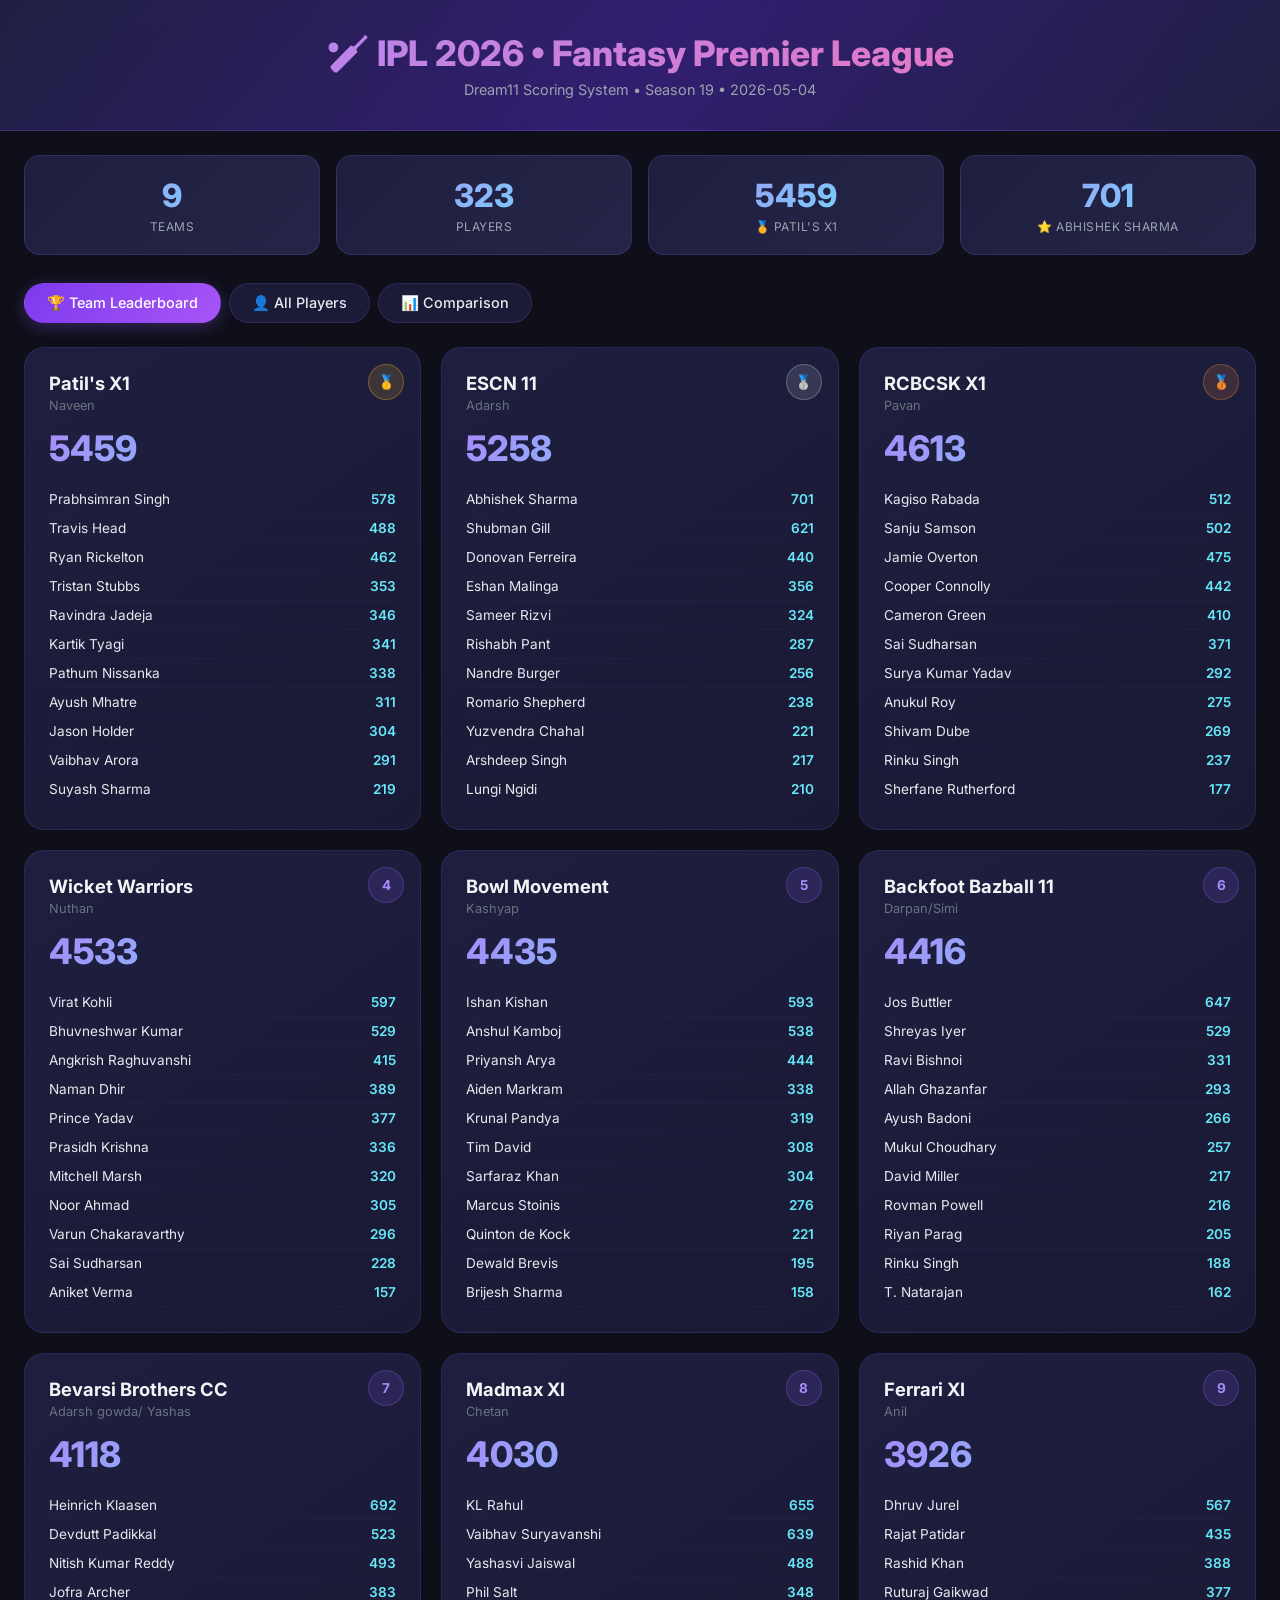
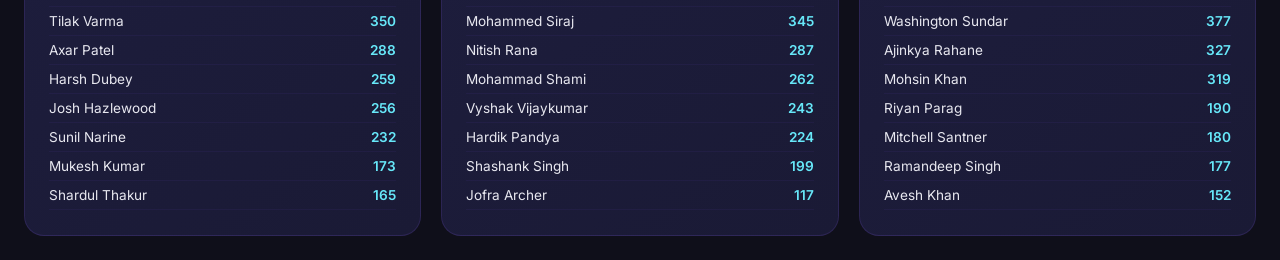
==== docs/index.html @ 1c5a47e5 "Add files via upload" ====
<!DOCTYPE html>
<html lang="en">
<head>
    <meta charset="UTF-8">
    <meta name="viewport" content="width=device-width, initial-scale=1.0">
    <title>IPL 2026 • Fantasy Premier League</title>
    <link rel="preconnect" href="https://fonts.googleapis.com">
    <link href="https://fonts.googleapis.com/css2?family=Inter:wght@300;400;500;600;700;800&display=swap" rel="stylesheet">
    <style>
        * { margin: 0; padding: 0; box-sizing: border-box; }
        body { font-family: 'Inter', sans-serif; background: #0f0f1a; color: #e8e8f0; min-height: 100vh; }

        .header {
            background: linear-gradient(135deg, #1e1e3f 0%, #2d1b69 50%, #1e1e3f 100%);
            padding: 32px 30px;
            text-align: center;
            border-bottom: 1px solid rgba(139, 92, 246, 0.3);
            position: relative;
            overflow: hidden;
        }
        .header::before {
            content: '';
            position: absolute;
            top: -50%; left: -50%; width: 200%; height: 200%;
            background: radial-gradient(circle, rgba(139, 92, 246, 0.05) 0%, transparent 70%);
            animation: pulse 8s ease-in-out infinite;
        }
        @keyframes pulse { 0%,100% { transform: scale(1); } 50% { transform: scale(1.1); } }
        .header h1 { font-size: 2.2rem; font-weight: 800; background: linear-gradient(135deg, #a78bfa, #f472b6); -webkit-background-clip: text; -webkit-text-fill-color: transparent; position: relative; }
        .header p { color: #9ca3af; margin-top: 6px; font-size: 0.9rem; position: relative; }

        .container { max-width: 1440px; margin: 0 auto; padding: 24px; }

        .stats { display: grid; grid-template-columns: repeat(auto-fit, minmax(160px, 1fr)); gap: 16px; margin-bottom: 28px; }
        .stat-box {
            background: linear-gradient(135deg, #1e1e3f, #252547);
            padding: 20px; border-radius: 16px; text-align: center;
            border: 1px solid rgba(139, 92, 246, 0.2);
            transition: transform 0.2s, box-shadow 0.2s;
        }
        .stat-box:hover { transform: translateY(-2px); box-shadow: 0 8px 25px rgba(139, 92, 246, 0.15); }
        .stat-box .val { font-size: 2rem; font-weight: 800; background: linear-gradient(135deg, #a78bfa, #67e8f9); -webkit-background-clip: text; -webkit-text-fill-color: transparent; }
        .stat-box .lbl { font-size: 0.75rem; color: #9ca3af; margin-top: 4px; text-transform: uppercase; letter-spacing: 0.5px; }

        .tabs { display: flex; gap: 8px; margin-bottom: 24px; flex-wrap: wrap; }
        .tab {
            padding: 10px 22px; background: rgba(30, 30, 63, 0.8);
            border: 1px solid rgba(139, 92, 246, 0.2); border-radius: 100px;
            cursor: pointer; transition: all 0.2s; font-size: 0.9rem; font-weight: 500;
        }
        .tab:hover { border-color: rgba(139, 92, 246, 0.5); background: rgba(139, 92, 246, 0.1); }
        .tab.active { background: linear-gradient(135deg, #7c3aed, #a855f7); border-color: transparent; color: #fff; box-shadow: 0 4px 15px rgba(139, 92, 246, 0.3); }

        .panel { display: none; animation: fadeIn 0.3s; }
        .panel.active { display: block; }
        @keyframes fadeIn { from { opacity: 0; transform: translateY(8px); } to { opacity: 1; transform: translateY(0); } }

        .leaderboard { display: grid; grid-template-columns: repeat(auto-fit, minmax(320px, 1fr)); gap: 20px; }
        .team-card {
            background: linear-gradient(145deg, #1e1e3f, #1a1a35);
            border-radius: 20px; padding: 24px;
            border: 1px solid rgba(139, 92, 246, 0.15);
            transition: transform 0.2s, box-shadow 0.2s;
            position: relative; overflow: hidden;
        }
        .team-card:hover { transform: translateY(-3px); box-shadow: 0 12px 40px rgba(139, 92, 246, 0.12); }
        .team-card .rank-badge {
            position: absolute; top: 16px; right: 16px;
            width: 36px; height: 36px; border-radius: 50%;
            display: flex; align-items: center; justify-content: center;
            font-weight: 700; font-size: 0.85rem;
            background: rgba(139, 92, 246, 0.15); color: #a78bfa;
            border: 1px solid rgba(139, 92, 246, 0.3);
        }
        .team-card.gold .rank-badge { background: rgba(251, 191, 36, 0.15); color: #fbbf24; border-color: rgba(251, 191, 36, 0.3); }
        .team-card.silver .rank-badge { background: rgba(209, 213, 219, 0.15); color: #d1d5db; border-color: rgba(209, 213, 219, 0.3); }
        .team-card.bronze .rank-badge { background: rgba(251, 146, 60, 0.15); color: #fb923c; border-color: rgba(251, 146, 60, 0.3); }
        .team-card h3 { font-size: 1.15rem; font-weight: 700; color: #f3f4f6; margin-bottom: 4px; }
        .team-card .owner { color: #6b7280; font-size: 0.8rem; margin-bottom: 14px; }
        .team-card .total { font-size: 2.2rem; font-weight: 800; margin-bottom: 16px; background: linear-gradient(135deg, #a78bfa, #67e8f9); -webkit-background-clip: text; -webkit-text-fill-color: transparent; }
        .team-card .players { max-height: 320px; overflow-y: auto; }
        .team-card .players::-webkit-scrollbar { width: 4px; }
        .team-card .players::-webkit-scrollbar-thumb { background: rgba(139, 92, 246, 0.3); border-radius: 4px; }
        .team-card .player-row { display: flex; justify-content: space-between; padding: 6px 0; border-bottom: 1px solid rgba(139, 92, 246, 0.06); font-size: 0.85rem; }
        .team-card .player-row:last-child { border: none; }
        .team-card .player-row .pts { color: #67e8f9; font-weight: 600; }
        .team-card .player-row .no-pts { color: #4b5563; }

        table { width: 100%; border-collapse: collapse; background: #1e1e3f; border-radius: 16px; overflow: hidden; }
        th, td { padding: 12px 16px; text-align: left; border-bottom: 1px solid rgba(139, 92, 246, 0.1); }
        th { background: rgba(139, 92, 246, 0.1); color: #a78bfa; font-size: 0.8rem; text-transform: uppercase; letter-spacing: 0.5px; cursor: pointer; position: sticky; top: 0; font-weight: 600; }
        th:hover { background: rgba(139, 92, 246, 0.2); }
        td { font-size: 0.88rem; }
        tr:hover td { background: rgba(139, 92, 246, 0.05); }
        .rank { color: #a78bfa; font-weight: 700; }

        .search {
            width: 100%; padding: 14px 20px; border-radius: 100px;
            border: 1px solid rgba(139, 92, 246, 0.2); background: #1e1e3f;
            color: #e8e8f0; font-size: 0.95rem; margin-bottom: 16px;
            transition: border-color 0.2s, box-shadow 0.2s;
        }
        .search:focus { outline: none; border-color: #7c3aed; box-shadow: 0 0 0 3px rgba(139, 92, 246, 0.1); }
        .search::placeholder { color: #6b7280; }

        .bar-chart { display: flex; align-items: flex-end; gap: 12px; height: 260px; padding: 20px 0; }
        .bar-wrapper { flex: 1; display: flex; flex-direction: column; align-items: center; }
        .bar { width: 100%; border-radius: 10px 10px 0 0; transition: height 0.6s cubic-bezier(0.4, 0, 0.2, 1); min-height: 6px; }
        .bar-label { font-size: 0.7rem; color: #9ca3af; margin-top: 10px; text-align: center; writing-mode: vertical-rl; transform: rotate(180deg); max-height: 90px; overflow: hidden; }
        .bar-val { font-size: 0.8rem; color: #a78bfa; margin-bottom: 6px; font-weight: 600; }

        @media (max-width: 768px) {
            .header h1 { font-size: 1.5rem; }
            .leaderboard { grid-template-columns: 1fr; }
        }
    </style>
</head>
<body>
    <div class="header">
        <h1>🏏 IPL 2026 • Fantasy Premier League</h1>
        <p>Dream11 Scoring System • Season 19 • <span id="updated"></span></p>
    </div>
    <div class="container">
        <div class="stats" id="summary-stats"></div>
        <div class="tabs">
            <div class="tab active" data-tab="teams">🏆 Team Leaderboard</div>
            <div class="tab" data-tab="players">👤 All Players</div>
            <div class="tab" data-tab="chart">📊 Comparison</div>
        </div>
        <div class="panel active" id="panel-teams">
            <div class="leaderboard" id="leaderboard"></div>
        </div>
        <div class="panel" id="panel-players">
            <input class="search" id="player-search" placeholder="🔍 Search player or team..." />
            <div style="overflow-x:auto; border-radius: 16px;">
                <table id="player-table">
                    <thead><tr><th>#</th><th>Player</th><th>Team</th><th>Points</th><th>Matches</th><th>Avg Pts</th><th>Runs</th><th>Wickets</th><th>Catches</th></tr></thead>
                    <tbody></tbody>
                </table>
            </div>
        </div>
        <div class="panel" id="panel-chart">
            <h3 style="margin-bottom:16px; color:#a78bfa; font-weight: 600;">Total Points by Team</h3>
            <div class="bar-chart" id="bar-chart"></div>
        </div>
    </div>
    <script>
    let TEAMS = [], PLAYERS = [];
    const COLORS = ['#7c3aed','#a855f7','#ec4899','#f43f5e','#f97316','#eab308','#22c55e','#06b6d4','#3b82f6'];

    async function loadData() {
        const resp = await fetch('data.json');
        const data = await resp.json();
        TEAMS = data.teams;
        PLAYERS = data.players;
        document.getElementById('updated').textContent = data.updated || 'N/A';
        render();
    }

    function render() {
        const sorted = [...TEAMS].sort((a, b) => b.totalPoints - a.totalPoints);
        const topTeam = sorted[0];
        const topPlayer = PLAYERS.length > 0 ? PLAYERS.reduce((a, b) => (a.totalPoints||0) > (b.totalPoints||0) ? a : b) : null;
        document.getElementById('summary-stats').innerHTML = `
            <div class="stat-box"><div class="val">${TEAMS.length}</div><div class="lbl">Teams</div></div>
            <div class="stat-box"><div class="val">${PLAYERS.length}</div><div class="lbl">Players</div></div>
            <div class="stat-box"><div class="val">${topTeam ? topTeam.totalPoints : '-'}</div><div class="lbl">🥇 ${topTeam ? topTeam.name : ''}</div></div>
            <div class="stat-box"><div class="val">${topPlayer ? topPlayer.totalPoints : '-'}</div><div class="lbl">⭐ ${topPlayer ? topPlayer.name : ''}</div></div>
        `;
        renderTeams(); renderPlayers(); renderChart();
    }

    function renderTeams() {
        const sorted = [...TEAMS].sort((a, b) => b.totalPoints - a.totalPoints);
        document.getElementById('leaderboard').innerHTML = sorted.map((t, i) => {
            const cls = i === 0 ? 'gold' : i === 1 ? 'silver' : i === 2 ? 'bronze' : '';
            const badge = i === 0 ? '🥇' : i === 1 ? '🥈' : i === 2 ? '🥉' : (i+1);
            return `
            <div class="team-card ${cls}">
                <div class="rank-badge">${badge}</div>
                <h3>${t.name}</h3>
                <div class="owner">${t.owner}</div>
                <div class="total">${t.totalPoints}</div>
                <div class="players">
                    ${t.players.sort((a,b) => (b.points||0) - (a.points||0)).map(p => `
                        <div class="player-row">
                            <span>${p.name}</span>
                            <span class="${p.points ? 'pts' : 'no-pts'}">${p.points || '-'}</span>
                        </div>
                    `).join('')}
                </div>
            </div>`;
        }).join('');
    }

    let sortCol = 3, sortAsc = false;
    function renderPlayers(filter = '') {
        const tbody = document.querySelector('#player-table tbody');
        let list = PLAYERS;
        if (filter) list = list.filter(p => p.name.toLowerCase().includes(filter.toLowerCase()) || p.team.toLowerCase().includes(filter.toLowerCase()));
        list = [...list].sort((a, b) => {
            const keys = ['name','name','team','totalPoints','matches','avgPoints','runs','wickets','catches'];
            let va = a[keys[sortCol]] ?? 0, vb = b[keys[sortCol]] ?? 0;
            if (typeof va === 'string') return sortAsc ? va.localeCompare(vb) : vb.localeCompare(va);
            return sortAsc ? va - vb : vb - va;
        });
        tbody.innerHTML = list.map((p, i) => `
            <tr><td class="rank">${i+1}</td><td>${p.name}</td><td>${p.team}</td><td><b>${p.totalPoints || '-'}</b></td><td>${p.matches || '-'}</td><td>${p.avgPoints || '-'}</td><td>${p.runs || '-'}</td><td>${p.wickets || '-'}</td><td>${p.catches || '-'}</td></tr>
        `).join('');
    }

    function renderChart() {
        const sorted = [...TEAMS].sort((a, b) => b.totalPoints - a.totalPoints);
        const max = sorted[0]?.totalPoints || 1;
        document.getElementById('bar-chart').innerHTML = sorted.map((t, i) => `
            <div class="bar-wrapper">
                <div class="bar-val">${t.totalPoints}</div>
                <div class="bar" style="height:${(t.totalPoints / max) * 200}px; background: linear-gradient(to top, ${COLORS[i%COLORS.length]}88, ${COLORS[i%COLORS.length]});"></div>
                <div class="bar-label">${t.name}</div>
            </div>
        `).join('');
    }

    document.querySelectorAll('.tab').forEach(tab => {
        tab.addEventListener('click', () => {
            document.querySelectorAll('.tab').forEach(t => t.classList.remove('active'));
            document.querySelectorAll('.panel').forEach(p => p.classList.remove('active'));
            tab.classList.add('active');
            document.getElementById('panel-' + tab.dataset.tab).classList.add('active');
        });
    });
    document.getElementById('player-search').addEventListener('input', e => renderPlayers(e.target.value));
    document.querySelectorAll('#player-table th').forEach((th, i) => {
        th.addEventListener('click', () => {
            if (sortCol === i) sortAsc = !sortAsc; else { sortCol = i; sortAsc = false; }
            renderPlayers(document.getElementById('player-search').value);
        });
    });
    loadData();
    </script>
</body>
</html>
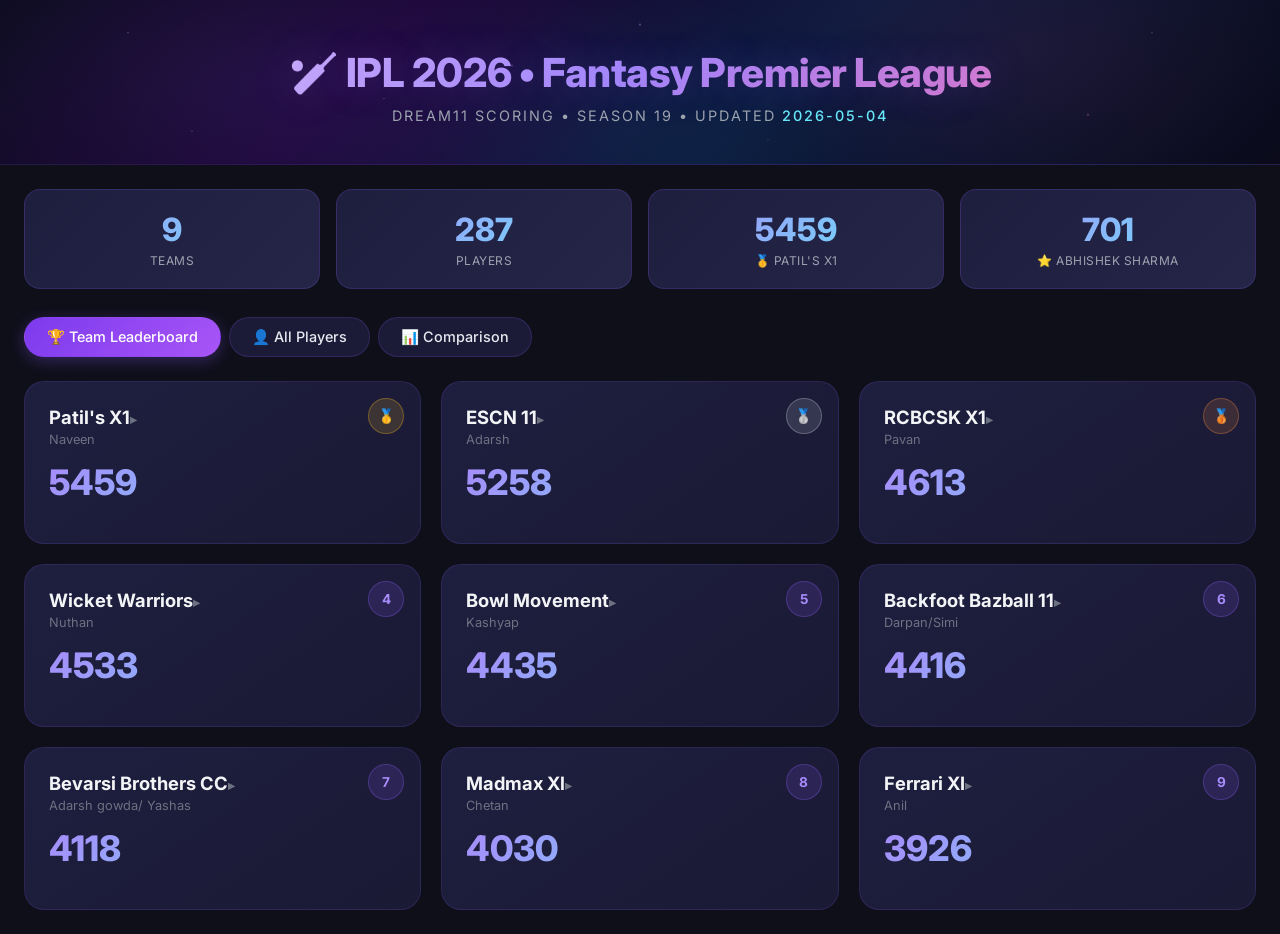
==== commit 29beecb0: "Add files via upload" ====
--- a/docs/index.html
+++ b/docs/index.html
@@ -11,23 +11,74 @@
         body { font-family: 'Inter', sans-serif; background: #0f0f1a; color: #e8e8f0; min-height: 100vh; }
 
         .header {
-            background: linear-gradient(135deg, #1e1e3f 0%, #2d1b69 50%, #1e1e3f 100%);
-            padding: 32px 30px;
+            background: linear-gradient(135deg, #0a0a1a 0%, #1a0533 30%, #0d1b3e 60%, #0a0a1a 100%);
+            padding: 48px 30px 40px;
             text-align: center;
-            border-bottom: 1px solid rgba(139, 92, 246, 0.3);
             position: relative;
             overflow: hidden;
+            border-bottom: 1px solid rgba(139, 92, 246, 0.2);
         }
         .header::before {
             content: '';
             position: absolute;
-            top: -50%; left: -50%; width: 200%; height: 200%;
-            background: radial-gradient(circle, rgba(139, 92, 246, 0.05) 0%, transparent 70%);
-            animation: pulse 8s ease-in-out infinite;
-        }
-        @keyframes pulse { 0%,100% { transform: scale(1); } 50% { transform: scale(1.1); } }
-        .header h1 { font-size: 2.2rem; font-weight: 800; background: linear-gradient(135deg, #a78bfa, #f472b6); -webkit-background-clip: text; -webkit-text-fill-color: transparent; position: relative; }
-        .header p { color: #9ca3af; margin-top: 6px; font-size: 0.9rem; position: relative; }
+            top: 0; left: 0; right: 0; bottom: 0;
+            background:
+                radial-gradient(ellipse 600px 300px at 20% 50%, rgba(139, 92, 246, 0.12) 0%, transparent 70%),
+                radial-gradient(ellipse 400px 250px at 80% 30%, rgba(236, 72, 153, 0.08) 0%, transparent 70%),
+                radial-gradient(ellipse 300px 200px at 50% 80%, rgba(6, 182, 212, 0.06) 0%, transparent 70%);
+            animation: headerGlow 6s ease-in-out infinite alternate;
+        }
+        .header::after {
+            content: '';
+            position: absolute;
+            top: 0; left: 0; right: 0; bottom: 0;
+            background-image:
+                radial-gradient(1px 1px at 10% 20%, rgba(255,255,255,0.4), transparent),
+                radial-gradient(1px 1px at 30% 60%, rgba(255,255,255,0.3), transparent),
+                radial-gradient(1.5px 1.5px at 50% 15%, rgba(167,139,250,0.6), transparent),
+                radial-gradient(1px 1px at 70% 45%, rgba(255,255,255,0.3), transparent),
+                radial-gradient(1.5px 1.5px at 85% 70%, rgba(244,114,182,0.5), transparent),
+                radial-gradient(1px 1px at 15% 80%, rgba(103,232,249,0.4), transparent),
+                radial-gradient(1px 1px at 90% 20%, rgba(255,255,255,0.3), transparent),
+                radial-gradient(1.5px 1.5px at 40% 40%, rgba(167,139,250,0.4), transparent),
+                radial-gradient(1px 1px at 60% 85%, rgba(255,255,255,0.2), transparent),
+                radial-gradient(1px 1px at 25% 35%, rgba(244,114,182,0.3), transparent);
+            animation: twinkle 4s ease-in-out infinite alternate;
+        }
+        @keyframes headerGlow {
+            0% { opacity: 0.8; transform: scale(1); }
+            100% { opacity: 1; transform: scale(1.02); }
+        }
+        @keyframes twinkle {
+            0% { opacity: 0.5; }
+            100% { opacity: 1; }
+        }
+        .header h1 {
+            font-size: 2.5rem;
+            font-weight: 800;
+            position: relative;
+            background: linear-gradient(135deg, #e0c3fc 0%, #a78bfa 25%, #f472b6 50%, #67e8f9 75%, #a78bfa 100%);
+            background-size: 200% auto;
+            -webkit-background-clip: text;
+            -webkit-text-fill-color: transparent;
+            animation: shimmer 4s linear infinite;
+            text-shadow: 0 0 40px rgba(139, 92, 246, 0.3);
+            letter-spacing: -0.5px;
+        }
+        @keyframes shimmer {
+            0% { background-position: 0% center; }
+            100% { background-position: 200% center; }
+        }
+        .header .subtitle {
+            color: #9ca3af;
+            margin-top: 10px;
+            font-size: 0.9rem;
+            position: relative;
+            letter-spacing: 2px;
+            text-transform: uppercase;
+            font-weight: 400;
+        }
+        .header .subtitle span { color: #67e8f9; font-weight: 500; }
 
         .container { max-width: 1440px; margin: 0 auto; padding: 24px; }
 
@@ -75,10 +126,13 @@
         .team-card.gold .rank-badge { background: rgba(251, 191, 36, 0.15); color: #fbbf24; border-color: rgba(251, 191, 36, 0.3); }
         .team-card.silver .rank-badge { background: rgba(209, 213, 219, 0.15); color: #d1d5db; border-color: rgba(209, 213, 219, 0.3); }
         .team-card.bronze .rank-badge { background: rgba(251, 146, 60, 0.15); color: #fb923c; border-color: rgba(251, 146, 60, 0.3); }
-        .team-card h3 { font-size: 1.15rem; font-weight: 700; color: #f3f4f6; margin-bottom: 4px; }
+        .team-card h3 { font-size: 1.15rem; font-weight: 700; color: #f3f4f6; margin-bottom: 4px; cursor: pointer; user-select: none; }
+        .team-card h3::after { content: ' ▸'; font-size: 0.8rem; color: #6b7280; transition: transform 0.3s; display: inline-block; }
+        .team-card.expanded h3::after { transform: rotate(90deg); }
         .team-card .owner { color: #6b7280; font-size: 0.8rem; margin-bottom: 14px; }
         .team-card .total { font-size: 2.2rem; font-weight: 800; margin-bottom: 16px; background: linear-gradient(135deg, #a78bfa, #67e8f9); -webkit-background-clip: text; -webkit-text-fill-color: transparent; }
-        .team-card .players { max-height: 320px; overflow-y: auto; }
+        .team-card .players { max-height: 0; overflow: hidden; transition: max-height 0.4s ease; }
+        .team-card.expanded .players { max-height: 600px; overflow-y: auto; }
         .team-card .players::-webkit-scrollbar { width: 4px; }
         .team-card .players::-webkit-scrollbar-thumb { background: rgba(139, 92, 246, 0.3); border-radius: 4px; }
         .team-card .player-row { display: flex; justify-content: space-between; padding: 6px 0; border-bottom: 1px solid rgba(139, 92, 246, 0.06); font-size: 0.85rem; }
@@ -118,7 +172,7 @@
 <body>
     <div class="header">
         <h1>🏏 IPL 2026 • Fantasy Premier League</h1>
-        <p>Dream11 Scoring System • Season 19 • <span id="updated"></span></p>
+        <p class="subtitle">Dream11 Scoring • Season 19 • Updated <span id="updated"></span></p>
     </div>
     <div class="container">
         <div class="stats" id="summary-stats"></div>
@@ -230,6 +284,13 @@
         });
     });
     document.getElementById('player-search').addEventListener('input', e => renderPlayers(e.target.value));
+    document.getElementById('leaderboard').addEventListener('click', e => {
+        const card = e.target.closest('.team-card');
+        if (!card) return;
+        // Don't toggle if clicking inside the expanded players list
+        if (e.target.closest('.players')) return;
+        card.classList.toggle('expanded');
+    });
     document.querySelectorAll('#player-table th').forEach((th, i) => {
         th.addEventListener('click', () => {
             if (sortCol === i) sortAsc = !sortAsc; else { sortCol = i; sortAsc = false; }
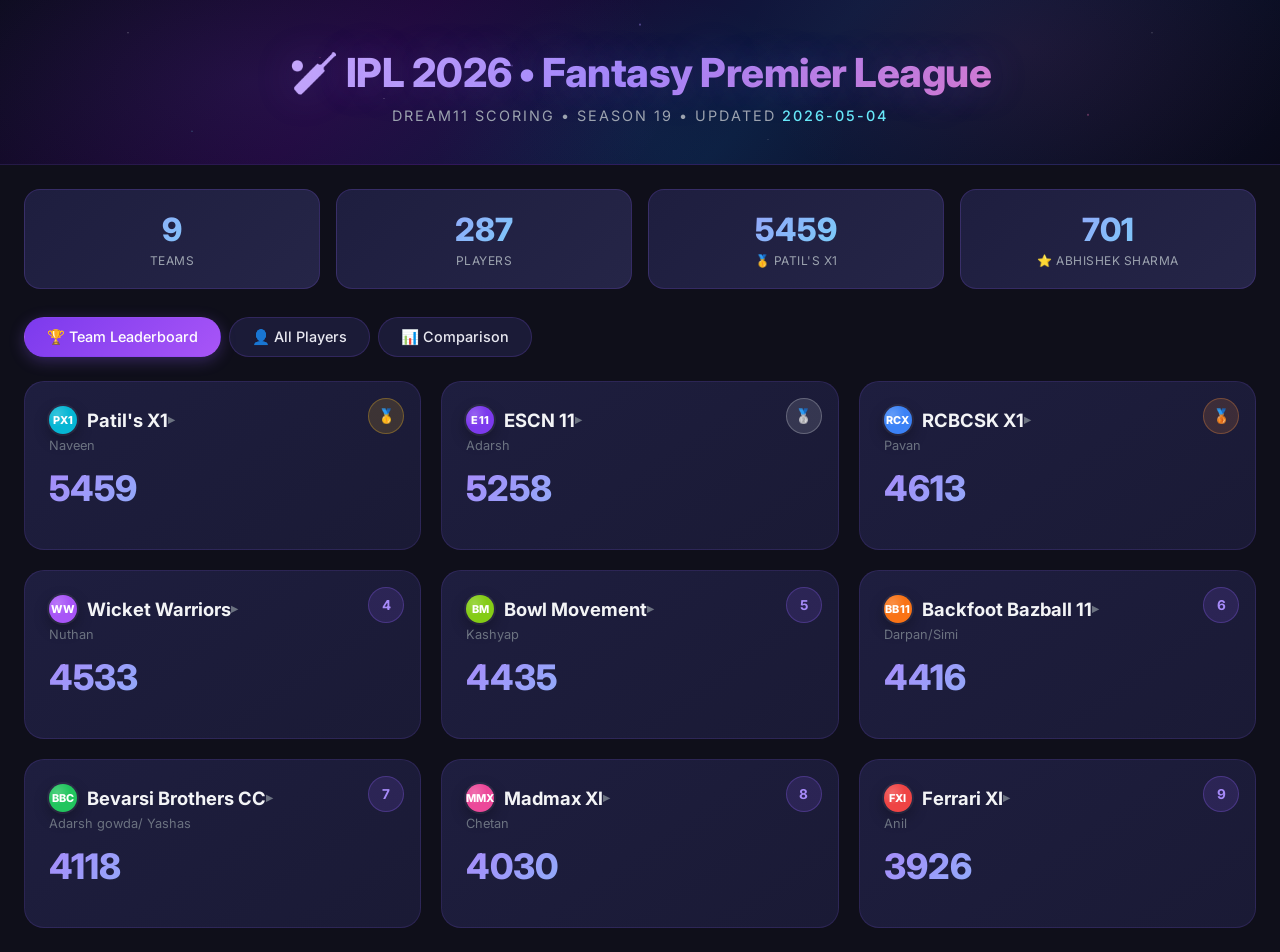
==== commit 4e2846f6: "Add files via upload" ====
--- a/docs/index.html
+++ b/docs/index.html
@@ -127,6 +127,16 @@
         .team-card.silver .rank-badge { background: rgba(209, 213, 219, 0.15); color: #d1d5db; border-color: rgba(209, 213, 219, 0.3); }
         .team-card.bronze .rank-badge { background: rgba(251, 146, 60, 0.15); color: #fb923c; border-color: rgba(251, 146, 60, 0.3); }
         .team-card h3 { font-size: 1.15rem; font-weight: 700; color: #f3f4f6; margin-bottom: 4px; cursor: pointer; user-select: none; }
+        .team-title { display: inline-flex; align-items: center; gap: 10px; }
+        .team-logo {
+            width: 28px; height: 28px; border-radius: 50%;
+            display: inline-flex; align-items: center; justify-content: center;
+            font-size: 0.68rem; font-weight: 800; letter-spacing: 0.3px;
+            color: #ffffff;
+            background: radial-gradient(circle at 30% 30%, #ffffff33, transparent 45%), var(--logo, #64748b);
+            box-shadow: 0 0 0 2px #ffffff10, 0 6px 16px #00000055;
+            flex: 0 0 auto;
+        }
         .team-card h3::after { content: ' ▸'; font-size: 0.8rem; color: #6b7280; transition: transform 0.3s; display: inline-block; }
         .team-card.expanded h3::after { transform: rotate(90deg); }
         .team-card .owner { color: #6b7280; font-size: 0.8rem; margin-bottom: 14px; }
@@ -147,6 +157,9 @@
         td { font-size: 0.88rem; }
         tr:hover td { background: rgba(139, 92, 246, 0.05); }
         .rank { color: #a78bfa; font-weight: 700; }
+        .team-cell { display: flex; align-items: center; gap: 8px; }
+        .team-cell .team-logo { width: 22px; height: 22px; font-size: 0.58rem; }
+        .team-cell-name { white-space: nowrap; }
 
         .search {
             width: 100%; padding: 14px 20px; border-radius: 100px;
@@ -157,16 +170,139 @@
         .search:focus { outline: none; border-color: #7c3aed; box-shadow: 0 0 0 3px rgba(139, 92, 246, 0.1); }
         .search::placeholder { color: #6b7280; }
 
-        .bar-chart { display: flex; align-items: flex-end; gap: 12px; height: 260px; padding: 20px 0; }
-        .bar-wrapper { flex: 1; display: flex; flex-direction: column; align-items: center; }
-        .bar { width: 100%; border-radius: 10px 10px 0 0; transition: height 0.6s cubic-bezier(0.4, 0, 0.2, 1); min-height: 6px; }
-        .bar-label { font-size: 0.7rem; color: #9ca3af; margin-top: 10px; text-align: center; writing-mode: vertical-rl; transform: rotate(180deg); max-height: 90px; overflow: hidden; }
-        .bar-val { font-size: 0.8rem; color: #a78bfa; margin-bottom: 6px; font-weight: 600; }
-
-        @media (max-width: 768px) {
-            .header h1 { font-size: 1.5rem; }
-            .leaderboard { grid-template-columns: 1fr; }
-        }
+        .comparison-wrap { display: grid; gap: 16px; }
+        .metric-switcher {
+            display: flex;
+            flex-wrap: wrap;
+            gap: 8px;
+            margin-bottom: 4px;
+        }
+        .metric-btn {
+            border: 1px solid rgba(139, 92, 246, 0.28);
+            background: #ffffff08;
+            color: #c4b5fd;
+            border-radius: 999px;
+            padding: 7px 12px;
+            font-size: 0.78rem;
+            font-weight: 600;
+            cursor: pointer;
+            transition: all 0.2s ease;
+        }
+        .metric-btn:hover {
+            border-color: rgba(139, 92, 246, 0.5);
+            background: #ffffff12;
+        }
+        .metric-btn.active {
+            color: #ffffff;
+            background: linear-gradient(135deg, #7c3aed, #a855f7);
+            border-color: transparent;
+            box-shadow: 0 4px 14px rgba(124, 58, 237, 0.35);
+        }
+        .podium {
+            display: grid;
+            grid-template-columns: repeat(3, minmax(0, 1fr));
+            gap: 12px;
+        }
+        .podium-card {
+            background: linear-gradient(145deg, #1b1b39, #171730);
+            border: 1px solid rgba(139, 92, 246, 0.22);
+            border-radius: 14px;
+            padding: 12px;
+            display: grid;
+            gap: 8px;
+            align-content: start;
+        }
+        .podium-top {
+            display: flex;
+            align-items: center;
+            justify-content: space-between;
+            font-size: 0.8rem;
+            color: #c4b5fd;
+        }
+        .podium-rank { font-weight: 700; letter-spacing: 0.4px; }
+        .podium-points { font-weight: 700; color: #67e8f9; }
+        .podium-name { font-weight: 700; color: #f3f4f6; font-size: 0.92rem; line-height: 1.2; }
+        .podium-meta { font-size: 0.75rem; color: #9ca3af; }
+        .podium-bar-track {
+            width: 100%;
+            height: 7px;
+            background: #ffffff10;
+            border-radius: 999px;
+            overflow: hidden;
+        }
+        .podium-bar-fill {
+            height: 100%;
+            width: 0;
+            border-radius: 999px;
+            transition: width 0.7s ease;
+        }
+        .comp-list {
+            background: linear-gradient(145deg, #1b1b39, #171730);
+            border: 1px solid rgba(139, 92, 246, 0.2);
+            border-radius: 14px;
+            padding: 10px;
+            display: grid;
+            gap: 8px;
+        }
+        .comp-row {
+            display: grid;
+            grid-template-columns: 28px 1fr 88px;
+            gap: 10px;
+            align-items: center;
+        }
+        .comp-rank {
+            width: 28px;
+            height: 28px;
+            border-radius: 50%;
+            display: inline-flex;
+            align-items: center;
+            justify-content: center;
+            font-size: 0.74rem;
+            font-weight: 700;
+            color: #ddd6fe;
+            background: #ffffff10;
+            border: 1px solid #ffffff18;
+        }
+        .comp-main { min-width: 0; }
+        .comp-name {
+            font-size: 0.86rem;
+            color: #f3f4f6;
+            white-space: nowrap;
+            overflow: hidden;
+            text-overflow: ellipsis;
+        }
+        .comp-sub {
+            font-size: 0.72rem;
+            color: #9ca3af;
+            margin-top: 2px;
+        }
+        .comp-track {
+            width: 100%;
+            height: 6px;
+            margin-top: 6px;
+            background: #ffffff10;
+            border-radius: 999px;
+            overflow: hidden;
+        }
+        .comp-fill {
+            height: 100%;
+            width: 0;
+            border-radius: 999px;
+            transition: width 0.7s ease;
+        }
+        .comp-points {
+            text-align: right;
+            font-size: 0.83rem;
+            font-weight: 700;
+            color: #67e8f9;
+        }
+
+         @media (max-width: 768px) {
+             .header h1 { font-size: 1.5rem; }
+             .leaderboard { grid-template-columns: 1fr; }
+             .podium { grid-template-columns: 1fr; }
+             .comp-row { grid-template-columns: 24px 1fr 74px; }
+         }
     </style>
 </head>
 <body>
@@ -194,13 +330,42 @@
             </div>
         </div>
         <div class="panel" id="panel-chart">
-            <h3 style="margin-bottom:16px; color:#a78bfa; font-weight: 600;">Total Points by Team</h3>
-            <div class="bar-chart" id="bar-chart"></div>
+            <h3 id="comparison-title" style="margin-bottom:12px; color:#a78bfa; font-weight: 600;">Top Players by Points</h3>
+            <div class="metric-switcher" id="metric-switcher">
+                <button class="metric-btn active" data-metric="totalPoints">Points</button>
+                <button class="metric-btn" data-metric="runs">Runs</button>
+                <button class="metric-btn" data-metric="wickets">Wickets</button>
+                <button class="metric-btn" data-metric="catches">Catches</button>
+                <button class="metric-btn" data-metric="avgPoints">Avg Pts</button>
+            </div>
+            <div class="comparison-wrap">
+                <div class="podium" id="podium-chart"></div>
+                <div class="comp-list" id="comp-chart"></div>
+            </div>
         </div>
     </div>
     <script>
     let TEAMS = [], PLAYERS = [];
+    let comparisonMetric = 'totalPoints';
     const COLORS = ['#7c3aed','#a855f7','#ec4899','#f43f5e','#f97316','#eab308','#22c55e','#06b6d4','#3b82f6'];
+    const METRIC_META = {
+        totalPoints: { label: 'Points', decimals: 0 },
+        runs: { label: 'Runs', decimals: 0 },
+        wickets: { label: 'Wickets', decimals: 0 },
+        catches: { label: 'Catches', decimals: 0 },
+        avgPoints: { label: 'Avg Pts', decimals: 1 }
+    };
+    const TEAM_LOGOS = {
+        'ESCN 11': { abbr: 'E11', color: '#7c3aed' },
+        'Madmax Xl': { abbr: 'MMX', color: '#ec4899' },
+        "Patil's X1": { abbr: 'PX1', color: '#06b6d4' },
+        'Backfoot Bazball 11': { abbr: 'BB11', color: '#f97316' },
+        'Bevarsi Brothers CC': { abbr: 'BBC', color: '#22c55e' },
+        'Ferrari XI': { abbr: 'FXI', color: '#ef4444' },
+        'Bowl Movement': { abbr: 'BM', color: '#84cc16' },
+        'RCBCSK X1': { abbr: 'RCX', color: '#3b82f6' },
+        'Wicket Warriors': { abbr: 'WW', color: '#a855f7' }
+    };
 
     async function loadData() {
         const resp = await fetch('data.json');
@@ -224,6 +389,41 @@
         renderTeams(); renderPlayers(); renderChart();
     }
 
+    function getTeamLogoMeta(teamName) {
+        if (TEAM_LOGOS[teamName]) return TEAM_LOGOS[teamName];
+        const abbr = String(teamName || '')
+            .split(/\s+/)
+            .filter(Boolean)
+            .slice(0, 2)
+            .map(w => w[0])
+            .join('')
+            .toUpperCase() || 'TM';
+        return { abbr, color: '#64748b' };
+    }
+
+    function teamLogoHtml(teamName) {
+        const { abbr, color } = getTeamLogoMeta(teamName);
+        return `<span class="team-logo" style="--logo:${color}" title="${teamName}">${abbr}</span>`;
+    }
+
+    function metricValue(player, metric) {
+        const v = Number(player?.[metric] ?? 0);
+        return Number.isFinite(v) ? v : 0;
+    }
+
+    function formatMetricValue(value, metric) {
+        const decimals = METRIC_META[metric]?.decimals ?? 0;
+        return Number(value).toFixed(decimals);
+    }
+
+    function setMetricButtonsState() {
+        document.querySelectorAll('#metric-switcher .metric-btn').forEach(btn => {
+            btn.classList.toggle('active', btn.dataset.metric === comparisonMetric);
+        });
+        const title = document.getElementById('comparison-title');
+        if (title) title.textContent = `Top Players by ${METRIC_META[comparisonMetric].label}`;
+    }
+
     function renderTeams() {
         const sorted = [...TEAMS].sort((a, b) => b.totalPoints - a.totalPoints);
         document.getElementById('leaderboard').innerHTML = sorted.map((t, i) => {
@@ -232,7 +432,7 @@
             return `
             <div class="team-card ${cls}">
                 <div class="rank-badge">${badge}</div>
-                <h3>${t.name}</h3>
+                <h3><span class="team-title">${teamLogoHtml(t.name)}<span>${t.name}</span></span></h3>
                 <div class="owner">${t.owner}</div>
                 <div class="total">${t.totalPoints}</div>
                 <div class="players">
@@ -259,20 +459,50 @@
             return sortAsc ? va - vb : vb - va;
         });
         tbody.innerHTML = list.map((p, i) => `
-            <tr><td class="rank">${i+1}</td><td>${p.name}</td><td>${p.team}</td><td><b>${p.totalPoints || '-'}</b></td><td>${p.matches || '-'}</td><td>${p.avgPoints || '-'}</td><td>${p.runs || '-'}</td><td>${p.wickets || '-'}</td><td>${p.catches || '-'}</td></tr>
+            <tr><td class="rank">${i+1}</td><td>${p.name}</td><td class="team-cell">${teamLogoHtml(p.team)}<span class="team-cell-name">${p.team}</span></td><td><b>${p.totalPoints || '-'}</b></td><td>${p.matches || '-'}</td><td>${p.avgPoints || '-'}</td><td>${p.runs || '-'}</td><td>${p.wickets || '-'}</td><td>${p.catches || '-'}</td></tr>
         `).join('');
     }
 
     function renderChart() {
-        const sorted = [...TEAMS].sort((a, b) => b.totalPoints - a.totalPoints);
-        const max = sorted[0]?.totalPoints || 1;
-        document.getElementById('bar-chart').innerHTML = sorted.map((t, i) => `
-            <div class="bar-wrapper">
-                <div class="bar-val">${t.totalPoints}</div>
-                <div class="bar" style="height:${(t.totalPoints / max) * 200}px; background: linear-gradient(to top, ${COLORS[i%COLORS.length]}88, ${COLORS[i%COLORS.length]});"></div>
-                <div class="bar-label">${t.name}</div>
+        const sorted = [...PLAYERS]
+            .filter(p => metricValue(p, comparisonMetric) > 0)
+            .sort((a, b) => metricValue(b, comparisonMetric) - metricValue(a, comparisonMetric))
+            .slice(0, 15);
+        const max = metricValue(sorted[0], comparisonMetric) || 1;
+
+        // Podium chart
+        const podiumEl = document.getElementById('podium-chart');
+        podiumEl.innerHTML = sorted.slice(0, 3).map((p, i) => `
+            <div class="podium-card">
+                <div class="podium-top">
+                    <div class="podium-rank">${i === 0 ? '🥇' : i === 1 ? '🥈' : '🥉'}</div>
+                    <div class="podium-points">${formatMetricValue(metricValue(p, comparisonMetric), comparisonMetric)}</div>
+                </div>
+                <div class="podium-name">${p.name}</div>
+                <div class="podium-meta">${p.team} • ${p.matches} Matches</div>
+                <div class="podium-bar-track">
+                    <div class="podium-bar-fill" style="width:${(metricValue(p, comparisonMetric) / max) * 100}%; background: linear-gradient(to right, ${COLORS[i%COLORS.length]}88, ${COLORS[i%COLORS.length]});"></div>
+                </div>
             </div>
         `).join('');
+
+        // Comparison chart
+        const compEl = document.getElementById('comp-chart');
+        compEl.innerHTML = sorted.map((p, i) => `
+            <div class="comp-row">
+                <div class="comp-rank">${i+1}</div>
+                <div class="comp-main">
+                    <div class="comp-name">${p.name}</div>
+                    <div class="comp-sub">${p.team}</div>
+                    <div class="comp-track">
+                        <div class="comp-fill" style="width:${(metricValue(p, comparisonMetric) / max) * 100}%; background: linear-gradient(to right, ${COLORS[i%COLORS.length]}88, ${COLORS[i%COLORS.length]});"></div>
+                    </div>
+                </div>
+                <div class="comp-points">${formatMetricValue(metricValue(p, comparisonMetric), comparisonMetric)}</div>
+            </div>
+        `).join('');
+
+        setMetricButtonsState();
     }
 
     document.querySelectorAll('.tab').forEach(tab => {
@@ -297,6 +527,14 @@
             renderPlayers(document.getElementById('player-search').value);
         });
     });
+    document.getElementById('metric-switcher').addEventListener('click', e => {
+        const btn = e.target.closest('.metric-btn');
+        if (!btn) return;
+        const m = btn.dataset.metric;
+        if (!METRIC_META[m]) return;
+        comparisonMetric = m;
+        renderChart();
+    });
     loadData();
     </script>
 </body>
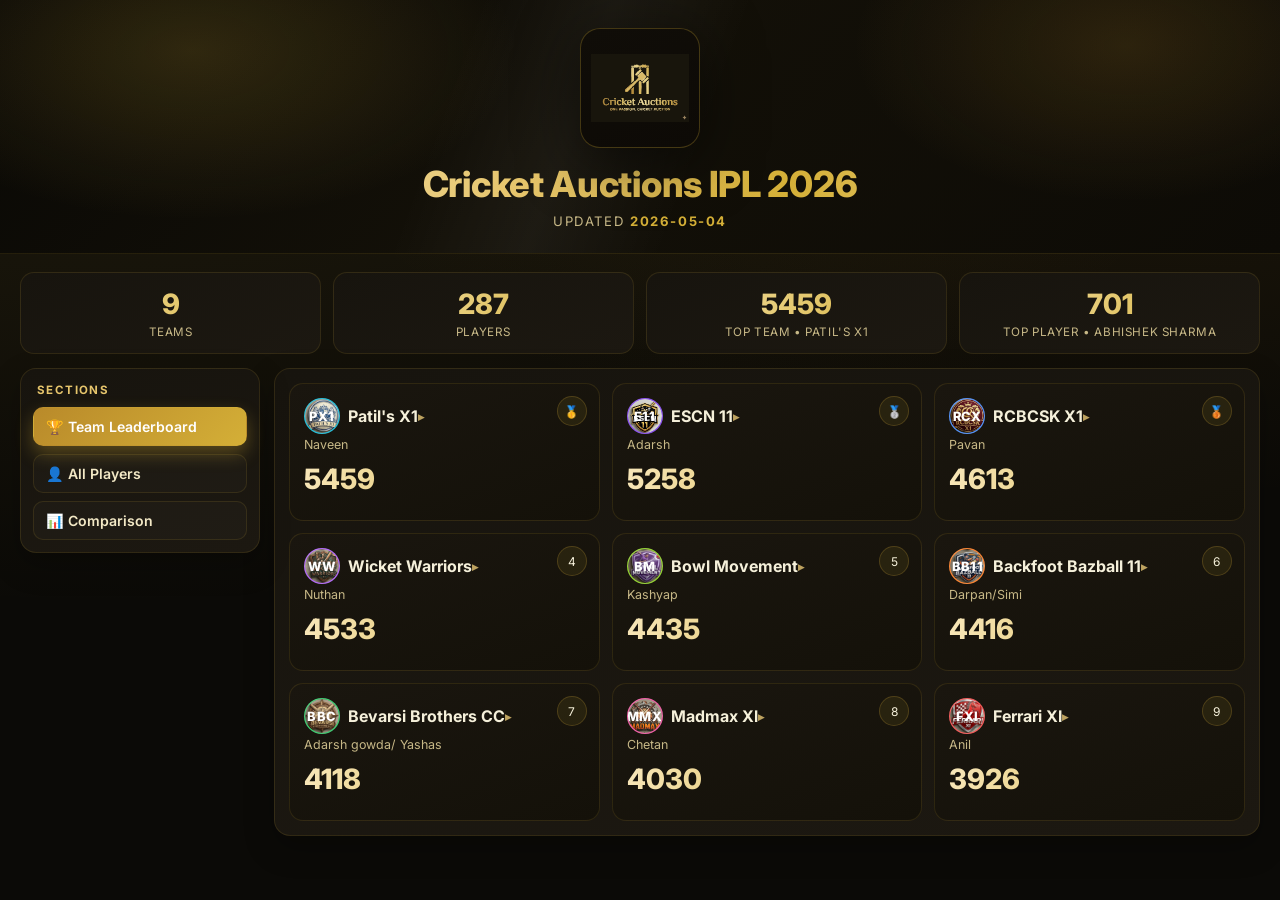
==== commit cd4a0712: "Add files via upload" ====
--- a/docs/index.html
+++ b/docs/index.html
@@ -8,342 +8,453 @@
     <link href="https://fonts.googleapis.com/css2?family=Inter:wght@300;400;500;600;700;800&display=swap" rel="stylesheet">
     <style>
         * { margin: 0; padding: 0; box-sizing: border-box; }
-        body { font-family: 'Inter', sans-serif; background: #0f0f1a; color: #e8e8f0; min-height: 100vh; }
+        :root {
+            --bg: #0b0a07;
+            --bg-soft: #12100b;
+            --card: #17140e;
+            --card-2: #1c1811;
+            --line: #d4af3722;
+            --text: #f5f0da;
+            --muted: #c7b887;
+            --accent: #d4af37;
+            --accent-2: #b98a2a;
+        }
+        body {
+            font-family: 'Inter', sans-serif;
+            background:
+                radial-gradient(1200px 700px at 8% -10%, #d4af371f, transparent),
+                radial-gradient(900px 500px at 90% 0%, #c08a1c1f, transparent),
+                var(--bg);
+            color: var(--text);
+            min-height: 100vh;
+        }
 
         .header {
-            background: linear-gradient(135deg, #0a0a1a 0%, #1a0533 30%, #0d1b3e 60%, #0a0a1a 100%);
-            padding: 48px 30px 40px;
-            text-align: center;
             position: relative;
             overflow: hidden;
-            border-bottom: 1px solid rgba(139, 92, 246, 0.2);
+            border-bottom: 1px solid var(--line);
+            background: linear-gradient(135deg, #090805 0%, #131008 45%, #0d0b06 100%);
         }
         .header::before {
             content: '';
             position: absolute;
-            top: 0; left: 0; right: 0; bottom: 0;
+            inset: 0;
             background:
-                radial-gradient(ellipse 600px 300px at 20% 50%, rgba(139, 92, 246, 0.12) 0%, transparent 70%),
-                radial-gradient(ellipse 400px 250px at 80% 30%, rgba(236, 72, 153, 0.08) 0%, transparent 70%),
-                radial-gradient(ellipse 300px 200px at 50% 80%, rgba(6, 182, 212, 0.06) 0%, transparent 70%);
-            animation: headerGlow 6s ease-in-out infinite alternate;
-        }
-        .header::after {
-            content: '';
-            position: absolute;
-            top: 0; left: 0; right: 0; bottom: 0;
-            background-image:
-                radial-gradient(1px 1px at 10% 20%, rgba(255,255,255,0.4), transparent),
-                radial-gradient(1px 1px at 30% 60%, rgba(255,255,255,0.3), transparent),
-                radial-gradient(1.5px 1.5px at 50% 15%, rgba(167,139,250,0.6), transparent),
-                radial-gradient(1px 1px at 70% 45%, rgba(255,255,255,0.3), transparent),
-                radial-gradient(1.5px 1.5px at 85% 70%, rgba(244,114,182,0.5), transparent),
-                radial-gradient(1px 1px at 15% 80%, rgba(103,232,249,0.4), transparent),
-                radial-gradient(1px 1px at 90% 20%, rgba(255,255,255,0.3), transparent),
-                radial-gradient(1.5px 1.5px at 40% 40%, rgba(167,139,250,0.4), transparent),
-                radial-gradient(1px 1px at 60% 85%, rgba(255,255,255,0.2), transparent),
-                radial-gradient(1px 1px at 25% 35%, rgba(244,114,182,0.3), transparent);
-            animation: twinkle 4s ease-in-out infinite alternate;
-        }
-        @keyframes headerGlow {
-            0% { opacity: 0.8; transform: scale(1); }
-            100% { opacity: 1; transform: scale(1.02); }
-        }
-        @keyframes twinkle {
-            0% { opacity: 0.5; }
-            100% { opacity: 1; }
-        }
-        .header h1 {
-            font-size: 2.5rem;
+                radial-gradient(500px 260px at 15% 20%, #d4af372d, transparent 65%),
+                radial-gradient(420px 240px at 88% 18%, #b98a2a2b, transparent 65%),
+                linear-gradient(110deg, transparent 0 35%, #ffffff0c 45%, transparent 55%);
+            animation: sweep 8s linear infinite;
+        }
+        @keyframes sweep {
+            from { transform: translateX(-10%); }
+            to { transform: translateX(10%); }
+        }
+        .header-inner {
+            position: relative;
+            max-width: 1280px;
+            margin: 0 auto;
+            padding: 28px 24px 24px;
+            display: grid;
+            grid-template-columns: 1fr;
+            align-items: center;
+            gap: 16px;
+            text-align: center;
+        }
+        .logo-wrap {
+            display: flex;
+            justify-content: center;
+        }
+        .hero-logo {
+            width: 120px;
+            height: 120px;
+            object-fit: contain;
+            filter: drop-shadow(0 12px 30px #00000088);
+            border: 1px solid #d4af3744;
+            border-radius: 20px;
+            background: linear-gradient(160deg, #100d08, #0d0a06);
+            padding: 10px;
+        }
+        .title-wrap { text-align: center; }
+        .title-wrap h1 {
+            font-size: clamp(1.35rem, 3vw, 2.25rem);
+            line-height: 1.15;
             font-weight: 800;
-            position: relative;
-            background: linear-gradient(135deg, #e0c3fc 0%, #a78bfa 25%, #f472b6 50%, #67e8f9 75%, #a78bfa 100%);
-            background-size: 200% auto;
+            letter-spacing: -0.3px;
+            background: linear-gradient(95deg, #f8f1d7 0%, #e6c56c 40%, #d4af37 62%, #f7e7b5 100%);
             -webkit-background-clip: text;
             -webkit-text-fill-color: transparent;
-            animation: shimmer 4s linear infinite;
-            text-shadow: 0 0 40px rgba(139, 92, 246, 0.3);
-            letter-spacing: -0.5px;
-        }
-        @keyframes shimmer {
-            0% { background-position: 0% center; }
-            100% { background-position: 200% center; }
-        }
-        .header .subtitle {
-            color: #9ca3af;
-            margin-top: 10px;
-            font-size: 0.9rem;
+        }
+        .subtitle {
+            margin-top: 8px;
+            color: var(--muted);
+            font-size: 0.82rem;
+            letter-spacing: 1.6px;
+            text-transform: uppercase;
+        }
+        .subtitle span { color: var(--accent); font-weight: 700; }
+
+        .container {
+            max-width: 1280px;
+            margin: 0 auto;
+            padding: 18px 20px 28px;
+        }
+        .stats {
+            display: grid;
+            grid-template-columns: repeat(auto-fit, minmax(180px, 1fr));
+            gap: 12px;
+            margin-bottom: 14px;
+        }
+        .stat-box {
+            background: linear-gradient(160deg, var(--card), var(--card-2));
+            border: 1px solid var(--line);
+            border-radius: 14px;
+            padding: 14px;
+            text-align: center;
+        }
+        .stat-box .val {
+            font-size: 1.75rem;
+            font-weight: 800;
+            background: linear-gradient(120deg, #f5e3ab, var(--accent));
+            -webkit-background-clip: text;
+            -webkit-text-fill-color: transparent;
+        }
+        .stat-box .lbl {
+            font-size: 0.73rem;
+            color: var(--muted);
+            margin-top: 4px;
+            text-transform: uppercase;
+            letter-spacing: 0.6px;
+        }
+
+        .shell {
+            display: grid;
+            grid-template-columns: 240px 1fr;
+            gap: 14px;
+            align-items: start;
+        }
+        .nav-card,
+        .content-card {
+            border: 1px solid var(--line);
+            background: linear-gradient(170deg, var(--card), var(--card-2));
+            border-radius: 16px;
+            box-shadow: 0 12px 30px #00000040;
+        }
+        .nav-card {
+            position: sticky;
+            top: 12px;
+            padding: 12px;
+        }
+        .nav-title {
+            color: #e6c56c;
+            font-size: 0.72rem;
+            font-weight: 700;
+            letter-spacing: 1.4px;
+            text-transform: uppercase;
+            margin: 2px 4px 10px;
+        }
+        .tabs {
+            display: grid;
+            gap: 8px;
+        }
+        .tab {
+            padding: 10px 12px;
+            border-radius: 10px;
+            border: 1px solid var(--line);
+            background: #ffffff05;
+            color: #f3e9c6;
+            font-size: 0.88rem;
+            font-weight: 600;
+            cursor: pointer;
+            transition: all 0.2s ease;
+        }
+        .tab:hover { border-color: #d4af3750; background: #ffffff10; }
+        .tab.active {
+            color: #fff;
+            border-color: transparent;
+            background: linear-gradient(135deg, #b98a2a, #d4af37);
+            box-shadow: 0 8px 18px #d4af3755;
+        }
+
+        .content-card { padding: 14px; }
+        .panel { display: none; animation: fadeIn 0.22s ease; }
+        .panel.active { display: block; }
+        @keyframes fadeIn {
+            from { opacity: 0; transform: translateY(6px); }
+            to { opacity: 1; transform: translateY(0); }
+        }
+
+        .leaderboard { display: grid; grid-template-columns: repeat(auto-fit, minmax(290px, 1fr)); gap: 12px; }
+        .team-card {
             position: relative;
-            letter-spacing: 2px;
+            border: 1px solid var(--line);
+            background: linear-gradient(160deg, #1a160f, #141109);
+            border-radius: 14px;
+            padding: 14px;
+        }
+        .team-card .rank-badge {
+            position: absolute;
+            right: 12px;
+            top: 12px;
+            width: 30px;
+            height: 30px;
+            border-radius: 50%;
+            display: grid;
+            place-items: center;
+            font-size: 0.75rem;
+            border: 1px solid #d4af3738;
+            background: #d4af3718;
+        }
+        .team-card h3 {
+            font-size: 1rem;
+            margin-bottom: 3px;
+            cursor: pointer;
+            user-select: none;
+        }
+        .team-title { display: inline-flex; align-items: center; gap: 8px; }
+        .team-logo {
+            width: 26px;
+            height: 26px;
+            border-radius: 50%;
+            display: inline-flex;
+            align-items: center;
+            justify-content: center;
+            color: #fff;
+            font-size: 0.62rem;
+            font-weight: 800;
+            letter-spacing: 0.35px;
+            background: radial-gradient(circle at 30% 30%, #ffffff33, transparent 45%), var(--logo, #64748b);
+            border: 1px solid #ffffff24;
+            position: relative;
+            overflow: hidden;
+        }
+        .team-logo img {
+            position: absolute;
+            inset: 0;
+            width: 100%;
+            height: 100%;
+            object-fit: cover;
+            border-radius: 50%;
+        }
+        .team-logo-fallback {
+            position: relative;
+            z-index: 1;
+        }
+        .team-card h3::after { content: ' ▸'; color: #bda25f; font-size: 0.75rem; display: inline-block; transition: transform 0.24s; }
+        .team-card.expanded h3::after { transform: rotate(90deg); }
+        .team-card .owner { color: var(--muted); font-size: 0.78rem; margin-bottom: 10px; }
+        .team-card .total {
+            font-size: 1.75rem;
+            font-weight: 800;
+            margin-bottom: 10px;
+            background: linear-gradient(110deg, #f8e7ba, var(--accent));
+            -webkit-background-clip: text;
+            -webkit-text-fill-color: transparent;
+        }
+        .team-card .players { max-height: 0; overflow: hidden; transition: max-height 0.35s ease; }
+        .team-card.expanded .players { max-height: 520px; overflow-y: auto; }
+        .team-card .player-row {
+            display: flex;
+            justify-content: space-between;
+            font-size: 0.82rem;
+            padding: 5px 0;
+            border-bottom: 1px dashed #ffffff14;
+        }
+        .team-card .player-row:last-child { border-bottom: none; }
+        .team-card .player-row .pts { color: #f3d277; font-weight: 700; }
+        .team-card .player-row .no-pts { color: #64748b; }
+
+        .search {
+            width: 100%;
+            border: 1px solid #ffffff1f;
+            background: #ffffff08;
+            border-radius: 999px;
+            color: #e8e8f0;
+            font-size: 0.92rem;
+            padding: 12px 16px;
+            margin-bottom: 10px;
+        }
+        .search:focus { outline: none; border-color: #d4af37; box-shadow: 0 0 0 3px #d4af3738; }
+
+        table {
+            width: 100%;
+            border-collapse: collapse;
+            overflow: hidden;
+            border-radius: 12px;
+            background: #11162a;
+        }
+        th, td { padding: 11px 12px; border-bottom: 1px solid #ffffff10; text-align: left; }
+        th {
+            position: sticky;
+            top: 0;
+            z-index: 1;
+            font-size: 0.74rem;
+            letter-spacing: 0.6px;
             text-transform: uppercase;
-            font-weight: 400;
-        }
-        .header .subtitle span { color: #67e8f9; font-weight: 500; }
-
-        .container { max-width: 1440px; margin: 0 auto; padding: 24px; }
-
-        .stats { display: grid; grid-template-columns: repeat(auto-fit, minmax(160px, 1fr)); gap: 16px; margin-bottom: 28px; }
-        .stat-box {
-            background: linear-gradient(135deg, #1e1e3f, #252547);
-            padding: 20px; border-radius: 16px; text-align: center;
-            border: 1px solid rgba(139, 92, 246, 0.2);
-            transition: transform 0.2s, box-shadow 0.2s;
-        }
-        .stat-box:hover { transform: translateY(-2px); box-shadow: 0 8px 25px rgba(139, 92, 246, 0.15); }
-        .stat-box .val { font-size: 2rem; font-weight: 800; background: linear-gradient(135deg, #a78bfa, #67e8f9); -webkit-background-clip: text; -webkit-text-fill-color: transparent; }
-        .stat-box .lbl { font-size: 0.75rem; color: #9ca3af; margin-top: 4px; text-transform: uppercase; letter-spacing: 0.5px; }
-
-        .tabs { display: flex; gap: 8px; margin-bottom: 24px; flex-wrap: wrap; }
-        .tab {
-            padding: 10px 22px; background: rgba(30, 30, 63, 0.8);
-            border: 1px solid rgba(139, 92, 246, 0.2); border-radius: 100px;
-            cursor: pointer; transition: all 0.2s; font-size: 0.9rem; font-weight: 500;
-        }
-        .tab:hover { border-color: rgba(139, 92, 246, 0.5); background: rgba(139, 92, 246, 0.1); }
-        .tab.active { background: linear-gradient(135deg, #7c3aed, #a855f7); border-color: transparent; color: #fff; box-shadow: 0 4px 15px rgba(139, 92, 246, 0.3); }
-
-        .panel { display: none; animation: fadeIn 0.3s; }
-        .panel.active { display: block; }
-        @keyframes fadeIn { from { opacity: 0; transform: translateY(8px); } to { opacity: 1; transform: translateY(0); } }
-
-        .leaderboard { display: grid; grid-template-columns: repeat(auto-fit, minmax(320px, 1fr)); gap: 20px; }
-        .team-card {
-            background: linear-gradient(145deg, #1e1e3f, #1a1a35);
-            border-radius: 20px; padding: 24px;
-            border: 1px solid rgba(139, 92, 246, 0.15);
-            transition: transform 0.2s, box-shadow 0.2s;
-            position: relative; overflow: hidden;
-        }
-        .team-card:hover { transform: translateY(-3px); box-shadow: 0 12px 40px rgba(139, 92, 246, 0.12); }
-        .team-card .rank-badge {
-            position: absolute; top: 16px; right: 16px;
-            width: 36px; height: 36px; border-radius: 50%;
-            display: flex; align-items: center; justify-content: center;
-            font-weight: 700; font-size: 0.85rem;
-            background: rgba(139, 92, 246, 0.15); color: #a78bfa;
-            border: 1px solid rgba(139, 92, 246, 0.3);
-        }
-        .team-card.gold .rank-badge { background: rgba(251, 191, 36, 0.15); color: #fbbf24; border-color: rgba(251, 191, 36, 0.3); }
-        .team-card.silver .rank-badge { background: rgba(209, 213, 219, 0.15); color: #d1d5db; border-color: rgba(209, 213, 219, 0.3); }
-        .team-card.bronze .rank-badge { background: rgba(251, 146, 60, 0.15); color: #fb923c; border-color: rgba(251, 146, 60, 0.3); }
-        .team-card h3 { font-size: 1.15rem; font-weight: 700; color: #f3f4f6; margin-bottom: 4px; cursor: pointer; user-select: none; }
-        .team-title { display: inline-flex; align-items: center; gap: 10px; }
-        .team-logo {
-            width: 28px; height: 28px; border-radius: 50%;
-            display: inline-flex; align-items: center; justify-content: center;
-            font-size: 0.68rem; font-weight: 800; letter-spacing: 0.3px;
-            color: #ffffff;
-            background: radial-gradient(circle at 30% 30%, #ffffff33, transparent 45%), var(--logo, #64748b);
-            box-shadow: 0 0 0 2px #ffffff10, 0 6px 16px #00000055;
-            flex: 0 0 auto;
-        }
-        .team-card h3::after { content: ' ▸'; font-size: 0.8rem; color: #6b7280; transition: transform 0.3s; display: inline-block; }
-        .team-card.expanded h3::after { transform: rotate(90deg); }
-        .team-card .owner { color: #6b7280; font-size: 0.8rem; margin-bottom: 14px; }
-        .team-card .total { font-size: 2.2rem; font-weight: 800; margin-bottom: 16px; background: linear-gradient(135deg, #a78bfa, #67e8f9); -webkit-background-clip: text; -webkit-text-fill-color: transparent; }
-        .team-card .players { max-height: 0; overflow: hidden; transition: max-height 0.4s ease; }
-        .team-card.expanded .players { max-height: 600px; overflow-y: auto; }
-        .team-card .players::-webkit-scrollbar { width: 4px; }
-        .team-card .players::-webkit-scrollbar-thumb { background: rgba(139, 92, 246, 0.3); border-radius: 4px; }
-        .team-card .player-row { display: flex; justify-content: space-between; padding: 6px 0; border-bottom: 1px solid rgba(139, 92, 246, 0.06); font-size: 0.85rem; }
-        .team-card .player-row:last-child { border: none; }
-        .team-card .player-row .pts { color: #67e8f9; font-weight: 600; }
-        .team-card .player-row .no-pts { color: #4b5563; }
-
-        table { width: 100%; border-collapse: collapse; background: #1e1e3f; border-radius: 16px; overflow: hidden; }
-        th, td { padding: 12px 16px; text-align: left; border-bottom: 1px solid rgba(139, 92, 246, 0.1); }
-        th { background: rgba(139, 92, 246, 0.1); color: #a78bfa; font-size: 0.8rem; text-transform: uppercase; letter-spacing: 0.5px; cursor: pointer; position: sticky; top: 0; font-weight: 600; }
-        th:hover { background: rgba(139, 92, 246, 0.2); }
-        td { font-size: 0.88rem; }
-        tr:hover td { background: rgba(139, 92, 246, 0.05); }
-        .rank { color: #a78bfa; font-weight: 700; }
+            color: #e5cf8b;
+            background: #1a160f;
+            cursor: pointer;
+            font-weight: 700;
+        }
+        td { font-size: 0.84rem; }
+        tr:hover td { background: #ffffff08; }
+        .rank { color: #d9bb62; font-weight: 700; }
         .team-cell { display: flex; align-items: center; gap: 8px; }
-        .team-cell .team-logo { width: 22px; height: 22px; font-size: 0.58rem; }
-        .team-cell-name { white-space: nowrap; }
-
-        .search {
-            width: 100%; padding: 14px 20px; border-radius: 100px;
-            border: 1px solid rgba(139, 92, 246, 0.2); background: #1e1e3f;
-            color: #e8e8f0; font-size: 0.95rem; margin-bottom: 16px;
-            transition: border-color 0.2s, box-shadow 0.2s;
-        }
-        .search:focus { outline: none; border-color: #7c3aed; box-shadow: 0 0 0 3px rgba(139, 92, 246, 0.1); }
-        .search::placeholder { color: #6b7280; }
-
-        .comparison-wrap { display: grid; gap: 16px; }
+        .team-cell .team-logo { width: 20px; height: 20px; font-size: 0.52rem; }
+
         .metric-switcher {
             display: flex;
             flex-wrap: wrap;
             gap: 8px;
-            margin-bottom: 4px;
+            margin-bottom: 10px;
         }
         .metric-btn {
-            border: 1px solid rgba(139, 92, 246, 0.28);
+            border: 1px solid var(--line);
             background: #ffffff08;
-            color: #c4b5fd;
+            color: #f3e9c6;
             border-radius: 999px;
-            padding: 7px 12px;
+            padding: 7px 11px;
             font-size: 0.78rem;
-            font-weight: 600;
+            font-weight: 700;
             cursor: pointer;
-            transition: all 0.2s ease;
-        }
-        .metric-btn:hover {
-            border-color: rgba(139, 92, 246, 0.5);
-            background: #ffffff12;
+        }
+        /* Larger crest in Team Leaderboard cards */
+        .team-card .team-logo {
+            width: 36px;
+            height: 36px;
+            font-size: 0.8rem;
         }
         .metric-btn.active {
-            color: #ffffff;
-            background: linear-gradient(135deg, #7c3aed, #a855f7);
+            color: #fff;
             border-color: transparent;
-            box-shadow: 0 4px 14px rgba(124, 58, 237, 0.35);
-        }
+            background: linear-gradient(130deg, #b98a2a, #d4af37);
+        }
+        .comparison-wrap { display: grid; gap: 10px; }
         .podium {
             display: grid;
             grid-template-columns: repeat(3, minmax(0, 1fr));
-            gap: 12px;
+            gap: 10px;
         }
         .podium-card {
-            background: linear-gradient(145deg, #1b1b39, #171730);
-            border: 1px solid rgba(139, 92, 246, 0.22);
-            border-radius: 14px;
-            padding: 12px;
-            display: grid;
-            gap: 8px;
-            align-content: start;
-        }
-        .podium-top {
-            display: flex;
-            align-items: center;
-            justify-content: space-between;
-            font-size: 0.8rem;
-            color: #c4b5fd;
-        }
-        .podium-rank { font-weight: 700; letter-spacing: 0.4px; }
-        .podium-points { font-weight: 700; color: #67e8f9; }
-        .podium-name { font-weight: 700; color: #f3f4f6; font-size: 0.92rem; line-height: 1.2; }
-        .podium-meta { font-size: 0.75rem; color: #9ca3af; }
-        .podium-bar-track {
-            width: 100%;
-            height: 7px;
-            background: #ffffff10;
-            border-radius: 999px;
-            overflow: hidden;
-        }
-        .podium-bar-fill {
-            height: 100%;
-            width: 0;
-            border-radius: 999px;
-            transition: width 0.7s ease;
-        }
+            border: 1px solid #ffffff18;
+            background: linear-gradient(160deg, #1b2140, #151b33);
+            border-radius: 12px;
+            padding: 10px;
+            display: grid;
+            gap: 6px;
+        }
+        .podium-top { display: flex; justify-content: space-between; align-items: center; font-size: 0.78rem; color: #e9d598; }
+        .podium-points { font-weight: 800; color: #f3d277; }
+        .podium-name { font-weight: 700; font-size: 0.9rem; color: #f5f5ff; }
+        .podium-meta { font-size: 0.73rem; color: #94a3b8; }
+        .podium-bar-track { height: 7px; background: #ffffff12; border-radius: 999px; overflow: hidden; }
+        .podium-bar-fill { height: 100%; width: 0; transition: width 0.7s ease; }
+
         .comp-list {
-            background: linear-gradient(145deg, #1b1b39, #171730);
-            border: 1px solid rgba(139, 92, 246, 0.2);
-            border-radius: 14px;
-            padding: 10px;
-            display: grid;
-            gap: 8px;
-        }
-        .comp-row {
-            display: grid;
-            grid-template-columns: 28px 1fr 88px;
-            gap: 10px;
-            align-items: center;
-        }
+            border: 1px solid #ffffff18;
+            border-radius: 12px;
+            background: linear-gradient(160deg, #1b2140, #151b33);
+            padding: 8px;
+            display: grid;
+            gap: 6px;
+        }
+        .comp-row { display: grid; grid-template-columns: 28px 1fr 85px; gap: 10px; align-items: center; }
         .comp-rank {
             width: 28px;
             height: 28px;
             border-radius: 50%;
-            display: inline-flex;
-            align-items: center;
-            justify-content: center;
-            font-size: 0.74rem;
-            font-weight: 700;
+            display: grid;
+            place-items: center;
+            font-size: 0.72rem;
+            font-weight: 800;
             color: #ddd6fe;
-            background: #ffffff10;
-            border: 1px solid #ffffff18;
+            background: #ffffff12;
+            border: 1px solid #ffffff1c;
         }
         .comp-main { min-width: 0; }
-        .comp-name {
-            font-size: 0.86rem;
-            color: #f3f4f6;
-            white-space: nowrap;
-            overflow: hidden;
-            text-overflow: ellipsis;
-        }
-        .comp-sub {
-            font-size: 0.72rem;
-            color: #9ca3af;
-            margin-top: 2px;
-        }
-        .comp-track {
-            width: 100%;
-            height: 6px;
-            margin-top: 6px;
-            background: #ffffff10;
-            border-radius: 999px;
-            overflow: hidden;
-        }
-        .comp-fill {
-            height: 100%;
-            width: 0;
-            border-radius: 999px;
-            transition: width 0.7s ease;
-        }
-        .comp-points {
-            text-align: right;
-            font-size: 0.83rem;
-            font-weight: 700;
-            color: #67e8f9;
-        }
-
-         @media (max-width: 768px) {
-             .header h1 { font-size: 1.5rem; }
-             .leaderboard { grid-template-columns: 1fr; }
-             .podium { grid-template-columns: 1fr; }
-             .comp-row { grid-template-columns: 24px 1fr 74px; }
-         }
+        .comp-name { font-size: 0.84rem; white-space: nowrap; overflow: hidden; text-overflow: ellipsis; }
+        .comp-sub { font-size: 0.72rem; color: #94a3b8; margin-top: 2px; }
+        .comp-track { height: 6px; margin-top: 5px; background: #ffffff10; border-radius: 999px; overflow: hidden; }
+        .comp-fill { height: 100%; width: 0; transition: width 0.7s ease; }
+        .comp-points { text-align: right; font-size: 0.82rem; font-weight: 800; color: #f3d277; }
+
+        @media (max-width: 980px) {
+            .shell { grid-template-columns: 1fr; }
+            .nav-card { position: static; }
+            .tabs { grid-template-columns: repeat(3, minmax(0, 1fr)); display: grid; }
+            .tab { text-align: center; }
+        }
+        @media (max-width: 760px) {
+            .header-inner { grid-template-columns: 1fr; text-align: center; }
+            .hero-logo { width: min(420px, 92vw); }
+            .podium { grid-template-columns: 1fr; }
+            .comp-row { grid-template-columns: 24px 1fr 70px; }
+            .tabs { grid-template-columns: 1fr; }
+        }
     </style>
 </head>
 <body>
-    <div class="header">
-        <h1>🏏 IPL 2026 • Fantasy Premier League</h1>
-        <p class="subtitle">Dream11 Scoring • Season 19 • Updated <span id="updated"></span></p>
-    </div>
-    <div class="container">
-        <div class="stats" id="summary-stats"></div>
-        <div class="tabs">
-            <div class="tab active" data-tab="teams">🏆 Team Leaderboard</div>
-            <div class="tab" data-tab="players">👤 All Players</div>
-            <div class="tab" data-tab="chart">📊 Comparison</div>
-        </div>
-        <div class="panel active" id="panel-teams">
-            <div class="leaderboard" id="leaderboard"></div>
-        </div>
-        <div class="panel" id="panel-players">
-            <input class="search" id="player-search" placeholder="🔍 Search player or team..." />
-            <div style="overflow-x:auto; border-radius: 16px;">
-                <table id="player-table">
-                    <thead><tr><th>#</th><th>Player</th><th>Team</th><th>Points</th><th>Matches</th><th>Avg Pts</th><th>Runs</th><th>Wickets</th><th>Catches</th></tr></thead>
-                    <tbody></tbody>
-                </table>
+    <header class="header">
+        <div class="header-inner">
+            <div class="logo-wrap">
+                <img class="hero-logo" src="assets/brand/cricket-auctions-mark.svg" alt="Cricket Auctions mark">
+            </div>
+            <div class="title-wrap">
+                <h1>Cricket Auctions  IPL 2026 </h1>
+                <p class="subtitle"> Updated <span id="updated"></span></p>
             </div>
         </div>
-        <div class="panel" id="panel-chart">
-            <h3 id="comparison-title" style="margin-bottom:12px; color:#a78bfa; font-weight: 600;">Top Players by Points</h3>
-            <div class="metric-switcher" id="metric-switcher">
-                <button class="metric-btn active" data-metric="totalPoints">Points</button>
-                <button class="metric-btn" data-metric="runs">Runs</button>
-                <button class="metric-btn" data-metric="wickets">Wickets</button>
-                <button class="metric-btn" data-metric="catches">Catches</button>
-                <button class="metric-btn" data-metric="avgPoints">Avg Pts</button>
-            </div>
-            <div class="comparison-wrap">
-                <div class="podium" id="podium-chart"></div>
-                <div class="comp-list" id="comp-chart"></div>
-            </div>
-        </div>
-    </div>
+    </header>
+
+    <main class="container">
+        <div class="stats" id="summary-stats"></div>
+
+        <section class="shell">
+            <aside class="nav-card">
+                <div class="nav-title">Sections</div>
+                <div class="tabs">
+                    <div class="tab active" data-tab="teams">🏆 Team Leaderboard</div>
+                    <div class="tab" data-tab="players">👤 All Players</div>
+                    <div class="tab" data-tab="chart">📊 Comparison</div>
+                </div>
+            </aside>
+
+            <section class="content-card">
+                <div class="panel active" id="panel-teams">
+                    <div class="leaderboard" id="leaderboard"></div>
+                </div>
+
+                <div class="panel" id="panel-players">
+                    <input class="search" id="player-search" placeholder="Search player or team..." />
+                    <div style="overflow-x:auto; border-radius: 12px;">
+                        <table id="player-table">
+                            <thead>
+                                <tr>
+                                    <th>#</th><th>Player</th><th>Team</th><th>Points</th><th>Matches</th><th>Avg Pts</th><th>Runs</th><th>Wickets</th><th>Catches</th>
+                                </tr>
+                            </thead>
+                            <tbody></tbody>
+                        </table>
+                    </div>
+                </div>
+
+                <div class="panel" id="panel-chart">
+                    <h3 id="comparison-title" style="margin: 2px 0 10px; color:#c4b5fd; font-size:1rem;">Top Players by Points</h3>
+                    <div class="metric-switcher" id="metric-switcher">
+                        <button class="metric-btn active" data-metric="totalPoints">Points</button>
+                        <button class="metric-btn" data-metric="runs">Runs</button>
+                        <button class="metric-btn" data-metric="wickets">Wickets</button>
+                        <button class="metric-btn" data-metric="catches">Catches</button>
+                        <button class="metric-btn" data-metric="avgPoints">Avg Pts</button>
+                    </div>
+                    <div class="comparison-wrap">
+                        <div class="podium" id="podium-chart"></div>
+                        <div class="comp-list" id="comp-chart"></div>
+                    </div>
+                </div>
+            </section>
+        </section>
+    </main>
+
     <script>
     let TEAMS = [], PLAYERS = [];
     let comparisonMetric = 'totalPoints';
@@ -356,15 +467,15 @@
         avgPoints: { label: 'Avg Pts', decimals: 1 }
     };
     const TEAM_LOGOS = {
-        'ESCN 11': { abbr: 'E11', color: '#7c3aed' },
-        'Madmax Xl': { abbr: 'MMX', color: '#ec4899' },
-        "Patil's X1": { abbr: 'PX1', color: '#06b6d4' },
-        'Backfoot Bazball 11': { abbr: 'BB11', color: '#f97316' },
-        'Bevarsi Brothers CC': { abbr: 'BBC', color: '#22c55e' },
-        'Ferrari XI': { abbr: 'FXI', color: '#ef4444' },
-        'Bowl Movement': { abbr: 'BM', color: '#84cc16' },
-        'RCBCSK X1': { abbr: 'RCX', color: '#3b82f6' },
-        'Wicket Warriors': { abbr: 'WW', color: '#a855f7' }
+        'ESCN 11': { abbr: 'E11', color: '#7c3aed', logo: 'assets/team-logos/escn11.png' },
+        'Madmax Xl': { abbr: 'MMX', color: '#ec4899', logo: 'assets/team-logos/madmax-xl.png' },
+        "Patil's X1": { abbr: 'PX1', color: '#06b6d4', logo: 'assets/team-logos/patils-x1.png' },
+        'Backfoot Bazball 11': { abbr: 'BB11', color: '#f97316', logo: 'assets/team-logos/backfoot-bazball-11.png' },
+        'Bevarsi Brothers CC': { abbr: 'BBC', color: '#22c55e', logo: 'assets/team-logos/bevarsi-brothers-cc.png' },
+        'Ferrari XI': { abbr: 'FXI', color: '#ef4444', logo: 'assets/team-logos/ferrari-xi.png' },
+        'Bowl Movement': { abbr: 'BM', color: '#84cc16', logo: 'assets/team-logos/bowl-movement.png' },
+        'RCBCSK X1': { abbr: 'RCX', color: '#3b82f6', logo: 'assets/team-logos/rcbcsk-x1.png' },
+        'Wicket Warriors': { abbr: 'WW', color: '#a855f7', logo: 'assets/team-logos/wicket-warriors.png' }
     };
 
     async function loadData() {
@@ -383,10 +494,12 @@
         document.getElementById('summary-stats').innerHTML = `
             <div class="stat-box"><div class="val">${TEAMS.length}</div><div class="lbl">Teams</div></div>
             <div class="stat-box"><div class="val">${PLAYERS.length}</div><div class="lbl">Players</div></div>
-            <div class="stat-box"><div class="val">${topTeam ? topTeam.totalPoints : '-'}</div><div class="lbl">🥇 ${topTeam ? topTeam.name : ''}</div></div>
-            <div class="stat-box"><div class="val">${topPlayer ? topPlayer.totalPoints : '-'}</div><div class="lbl">⭐ ${topPlayer ? topPlayer.name : ''}</div></div>
+            <div class="stat-box"><div class="val">${topTeam ? topTeam.totalPoints : '-'}</div><div class="lbl">Top Team • ${topTeam ? topTeam.name : '-'}</div></div>
+            <div class="stat-box"><div class="val">${topPlayer ? topPlayer.totalPoints : '-'}</div><div class="lbl">Top Player • ${topPlayer ? topPlayer.name : '-'}</div></div>
         `;
-        renderTeams(); renderPlayers(); renderChart();
+        renderTeams();
+        renderPlayers();
+        renderChart();
     }
 
     function getTeamLogoMeta(teamName) {
@@ -402,8 +515,11 @@
     }
 
     function teamLogoHtml(teamName) {
-        const { abbr, color } = getTeamLogoMeta(teamName);
-        return `<span class="team-logo" style="--logo:${color}" title="${teamName}">${abbr}</span>`;
+        const { abbr, color, logo } = getTeamLogoMeta(teamName);
+        const img = logo
+            ? `<img src="${logo}" alt="${teamName} logo" onerror="this.remove()">`
+            : '';
+        return `<span class="team-logo" style="--logo:${color}" title="${teamName}">${img}<span class="team-logo-fallback">${abbr}</span></span>`;
     }
 
     function metricValue(player, metric) {
@@ -428,7 +544,7 @@
         const sorted = [...TEAMS].sort((a, b) => b.totalPoints - a.totalPoints);
         document.getElementById('leaderboard').innerHTML = sorted.map((t, i) => {
             const cls = i === 0 ? 'gold' : i === 1 ? 'silver' : i === 2 ? 'bronze' : '';
-            const badge = i === 0 ? '🥇' : i === 1 ? '🥈' : i === 2 ? '🥉' : (i+1);
+            const badge = i === 0 ? '🥇' : i === 1 ? '🥈' : i === 2 ? '🥉' : (i + 1);
             return `
             <div class="team-card ${cls}">
                 <div class="rank-badge">${badge}</div>
@@ -436,12 +552,14 @@
                 <div class="owner">${t.owner}</div>
                 <div class="total">${t.totalPoints}</div>
                 <div class="players">
-                    ${t.players.sort((a,b) => (b.points||0) - (a.points||0)).map(p => `
+                    ${t.players
+                        .sort((a, b) => (b.points || 0) - (a.points || 0))
+                        .map(p => `
                         <div class="player-row">
                             <span>${p.name}</span>
                             <span class="${p.points ? 'pts' : 'no-pts'}">${p.points || '-'}</span>
-                        </div>
-                    `).join('')}
+                        </div>`)
+                        .join('')}
                 </div>
             </div>`;
         }).join('');
@@ -453,14 +571,23 @@
         let list = PLAYERS;
         if (filter) list = list.filter(p => p.name.toLowerCase().includes(filter.toLowerCase()) || p.team.toLowerCase().includes(filter.toLowerCase()));
         list = [...list].sort((a, b) => {
-            const keys = ['name','name','team','totalPoints','matches','avgPoints','runs','wickets','catches'];
+            const keys = ['name', 'name', 'team', 'totalPoints', 'matches', 'avgPoints', 'runs', 'wickets', 'catches'];
             let va = a[keys[sortCol]] ?? 0, vb = b[keys[sortCol]] ?? 0;
             if (typeof va === 'string') return sortAsc ? va.localeCompare(vb) : vb.localeCompare(va);
             return sortAsc ? va - vb : vb - va;
         });
         tbody.innerHTML = list.map((p, i) => `
-            <tr><td class="rank">${i+1}</td><td>${p.name}</td><td class="team-cell">${teamLogoHtml(p.team)}<span class="team-cell-name">${p.team}</span></td><td><b>${p.totalPoints || '-'}</b></td><td>${p.matches || '-'}</td><td>${p.avgPoints || '-'}</td><td>${p.runs || '-'}</td><td>${p.wickets || '-'}</td><td>${p.catches || '-'}</td></tr>
-        `).join('');
+            <tr>
+                <td class="rank">${i + 1}</td>
+                <td>${p.name}</td>
+                <td class="team-cell">${teamLogoHtml(p.team)}<span class="team-cell-name">${p.team}</span></td>
+                <td><b>${p.totalPoints || '-'}</b></td>
+                <td>${p.matches || '-'}</td>
+                <td>${p.avgPoints || '-'}</td>
+                <td>${p.runs || '-'}</td>
+                <td>${p.wickets || '-'}</td>
+                <td>${p.catches || '-'}</td>
+            </tr>`).join('');
     }
 
     function renderChart() {
@@ -470,37 +597,33 @@
             .slice(0, 15);
         const max = metricValue(sorted[0], comparisonMetric) || 1;
 
-        // Podium chart
         const podiumEl = document.getElementById('podium-chart');
         podiumEl.innerHTML = sorted.slice(0, 3).map((p, i) => `
             <div class="podium-card">
                 <div class="podium-top">
-                    <div class="podium-rank">${i === 0 ? '🥇' : i === 1 ? '🥈' : '🥉'}</div>
+                    <div>${i === 0 ? '🥇' : i === 1 ? '🥈' : '🥉'}</div>
                     <div class="podium-points">${formatMetricValue(metricValue(p, comparisonMetric), comparisonMetric)}</div>
                 </div>
                 <div class="podium-name">${p.name}</div>
                 <div class="podium-meta">${p.team} • ${p.matches} Matches</div>
                 <div class="podium-bar-track">
-                    <div class="podium-bar-fill" style="width:${(metricValue(p, comparisonMetric) / max) * 100}%; background: linear-gradient(to right, ${COLORS[i%COLORS.length]}88, ${COLORS[i%COLORS.length]});"></div>
-                </div>
-            </div>
-        `).join('');
-
-        // Comparison chart
+                    <div class="podium-bar-fill" style="width:${(metricValue(p, comparisonMetric) / max) * 100}%; background: linear-gradient(to right, ${COLORS[i % COLORS.length]}99, ${COLORS[i % COLORS.length]});"></div>
+                </div>
+            </div>`).join('');
+
         const compEl = document.getElementById('comp-chart');
         compEl.innerHTML = sorted.map((p, i) => `
             <div class="comp-row">
-                <div class="comp-rank">${i+1}</div>
+                <div class="comp-rank">${i + 1}</div>
                 <div class="comp-main">
                     <div class="comp-name">${p.name}</div>
                     <div class="comp-sub">${p.team}</div>
                     <div class="comp-track">
-                        <div class="comp-fill" style="width:${(metricValue(p, comparisonMetric) / max) * 100}%; background: linear-gradient(to right, ${COLORS[i%COLORS.length]}88, ${COLORS[i%COLORS.length]});"></div>
+                        <div class="comp-fill" style="width:${(metricValue(p, comparisonMetric) / max) * 100}%; background: linear-gradient(to right, ${COLORS[i % COLORS.length]}99, ${COLORS[i % COLORS.length]});"></div>
                     </div>
                 </div>
                 <div class="comp-points">${formatMetricValue(metricValue(p, comparisonMetric), comparisonMetric)}</div>
-            </div>
-        `).join('');
+            </div>`).join('');
 
         setMetricButtonsState();
     }
@@ -513,17 +636,18 @@
             document.getElementById('panel-' + tab.dataset.tab).classList.add('active');
         });
     });
+
     document.getElementById('player-search').addEventListener('input', e => renderPlayers(e.target.value));
     document.getElementById('leaderboard').addEventListener('click', e => {
         const card = e.target.closest('.team-card');
         if (!card) return;
-        // Don't toggle if clicking inside the expanded players list
         if (e.target.closest('.players')) return;
         card.classList.toggle('expanded');
     });
     document.querySelectorAll('#player-table th').forEach((th, i) => {
         th.addEventListener('click', () => {
-            if (sortCol === i) sortAsc = !sortAsc; else { sortCol = i; sortAsc = false; }
+            if (sortCol === i) sortAsc = !sortAsc;
+            else { sortCol = i; sortAsc = false; }
             renderPlayers(document.getElementById('player-search').value);
         });
     });
@@ -535,6 +659,7 @@
         comparisonMetric = m;
         renderChart();
     });
+
     loadData();
     </script>
 </body>
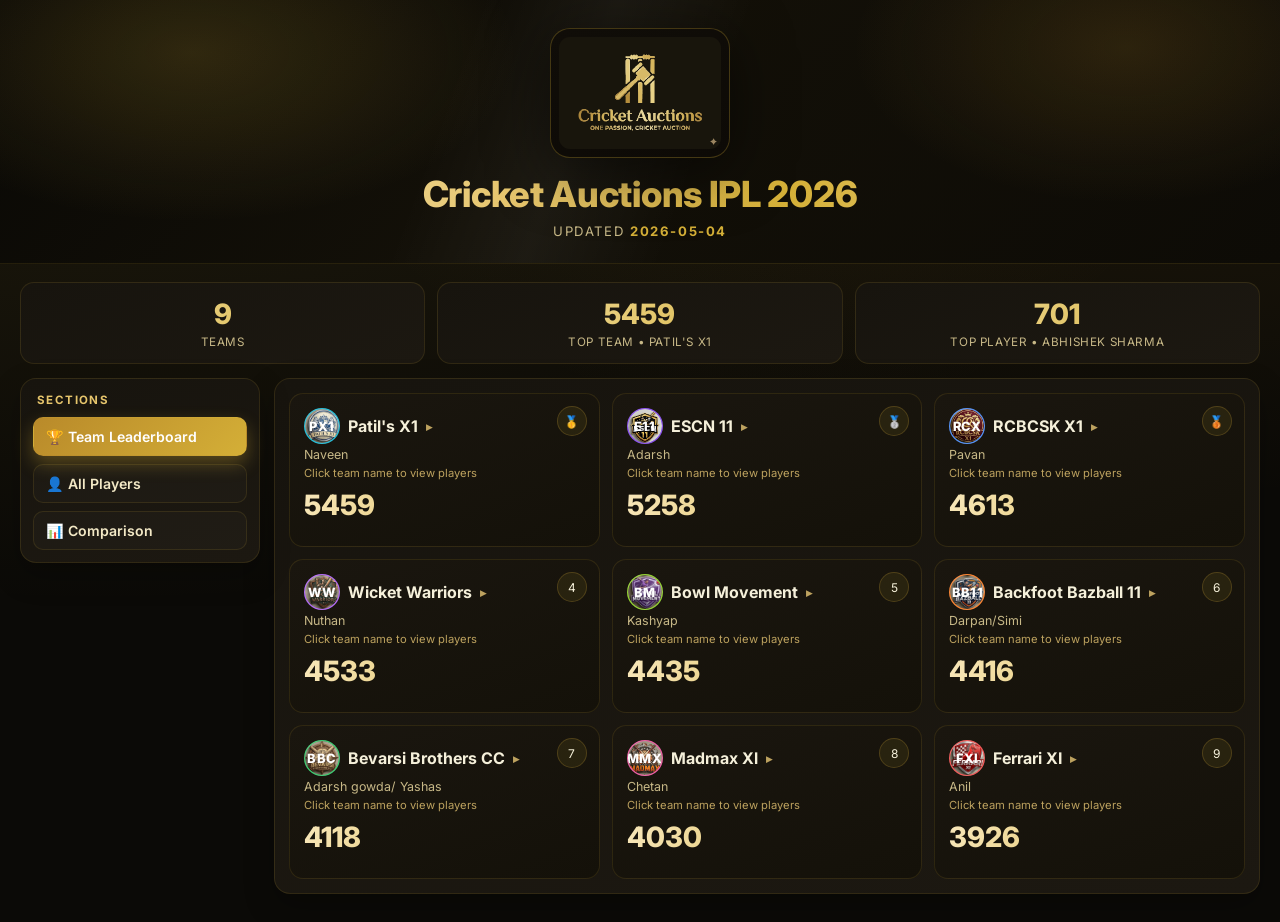
==== commit a85ea2ba: "Update index.html" ====
--- a/docs/index.html
+++ b/docs/index.html
@@ -65,14 +65,16 @@
             justify-content: center;
         }
         .hero-logo {
-            width: 120px;
-            height: 120px;
+            width: min(180px, 32vw);
+            height: auto;
+            max-height: 180px;
             object-fit: contain;
+            display: block;
             filter: drop-shadow(0 12px 30px #00000088);
             border: 1px solid #d4af3744;
             border-radius: 20px;
             background: linear-gradient(160deg, #100d08, #0d0a06);
-            padding: 10px;
+            padding: 8px;
         }
         .title-wrap { text-align: center; }
         .title-wrap h1 {
@@ -209,8 +211,43 @@
             margin-bottom: 3px;
             cursor: pointer;
             user-select: none;
+            position: relative;
+            outline: none;
         }
         .team-title { display: inline-flex; align-items: center; gap: 8px; }
+        .team-title::after {
+            content: ' ▸';
+            color: #bda25f;
+            font-size: 0.75rem;
+            display: inline-block;
+            transition: transform 0.24s;
+        }
+        .team-card.expanded .team-title::after { transform: rotate(90deg); }
+        .team-card h3[data-tooltip]::before {
+            content: attr(data-tooltip);
+            position: absolute;
+            left: 0;
+            top: -34px;
+            background: #0f0d08;
+            color: #f3e9c6;
+            border: 1px solid #d4af3750;
+            border-radius: 8px;
+            padding: 5px 8px;
+            font-size: 0.72rem;
+            font-weight: 500;
+            white-space: nowrap;
+            opacity: 0;
+            transform: translateY(4px);
+            transition: all 0.18s ease;
+            pointer-events: none;
+            z-index: 5;
+            box-shadow: 0 6px 18px #00000066;
+        }
+        .team-card h3[data-tooltip]:hover::before,
+        .team-card h3[data-tooltip]:focus-visible::before {
+            opacity: 1;
+            transform: translateY(0);
+        }
         .team-logo {
             width: 26px;
             height: 26px;
@@ -239,9 +276,12 @@
             position: relative;
             z-index: 1;
         }
-        .team-card h3::after { content: ' ▸'; color: #bda25f; font-size: 0.75rem; display: inline-block; transition: transform 0.24s; }
-        .team-card.expanded h3::after { transform: rotate(90deg); }
         .team-card .owner { color: var(--muted); font-size: 0.78rem; margin-bottom: 10px; }
+        .team-click-hint {
+            font-size: 0.7rem;
+            color: #bda25f;
+            margin: -6px 0 8px;
+        }
         .team-card .total {
             font-size: 1.75rem;
             font-weight: 800;
@@ -385,10 +425,11 @@
         }
         @media (max-width: 760px) {
             .header-inner { grid-template-columns: 1fr; text-align: center; }
-            .hero-logo { width: min(420px, 92vw); }
+            .hero-logo { width: min(140px, 42vw); max-height: 140px; }
             .podium { grid-template-columns: 1fr; }
             .comp-row { grid-template-columns: 24px 1fr 70px; }
             .tabs { grid-template-columns: 1fr; }
+            .team-card h3[data-tooltip]::before { display: none; }
         }
     </style>
 </head>
@@ -493,7 +534,6 @@
         const topPlayer = PLAYERS.length > 0 ? PLAYERS.reduce((a, b) => (a.totalPoints||0) > (b.totalPoints||0) ? a : b) : null;
         document.getElementById('summary-stats').innerHTML = `
             <div class="stat-box"><div class="val">${TEAMS.length}</div><div class="lbl">Teams</div></div>
-            <div class="stat-box"><div class="val">${PLAYERS.length}</div><div class="lbl">Players</div></div>
             <div class="stat-box"><div class="val">${topTeam ? topTeam.totalPoints : '-'}</div><div class="lbl">Top Team • ${topTeam ? topTeam.name : '-'}</div></div>
             <div class="stat-box"><div class="val">${topPlayer ? topPlayer.totalPoints : '-'}</div><div class="lbl">Top Player • ${topPlayer ? topPlayer.name : '-'}</div></div>
         `;
@@ -548,8 +588,9 @@
             return `
             <div class="team-card ${cls}">
                 <div class="rank-badge">${badge}</div>
-                <h3><span class="team-title">${teamLogoHtml(t.name)}<span>${t.name}</span></span></h3>
+                <h3 tabindex="0" data-tooltip="Click team name to view players" aria-label="Click team name to view players"><span class="team-title">${teamLogoHtml(t.name)}<span>${t.name}</span></span></h3>
                 <div class="owner">${t.owner}</div>
+                <div class="team-click-hint">Click team name to view players</div>
                 <div class="total">${t.totalPoints}</div>
                 <div class="players">
                     ${t.players
@@ -637,13 +678,13 @@
         });
     });
 
-    document.getElementById('player-search').addEventListener('input', e => renderPlayers(e.target.value));
     document.getElementById('leaderboard').addEventListener('click', e => {
         const card = e.target.closest('.team-card');
         if (!card) return;
         if (e.target.closest('.players')) return;
         card.classList.toggle('expanded');
     });
+    document.getElementById('player-search').addEventListener('input', e => renderPlayers(e.target.value));
     document.querySelectorAll('#player-table th').forEach((th, i) => {
         th.addEventListener('click', () => {
             if (sortCol === i) sortAsc = !sortAsc;
